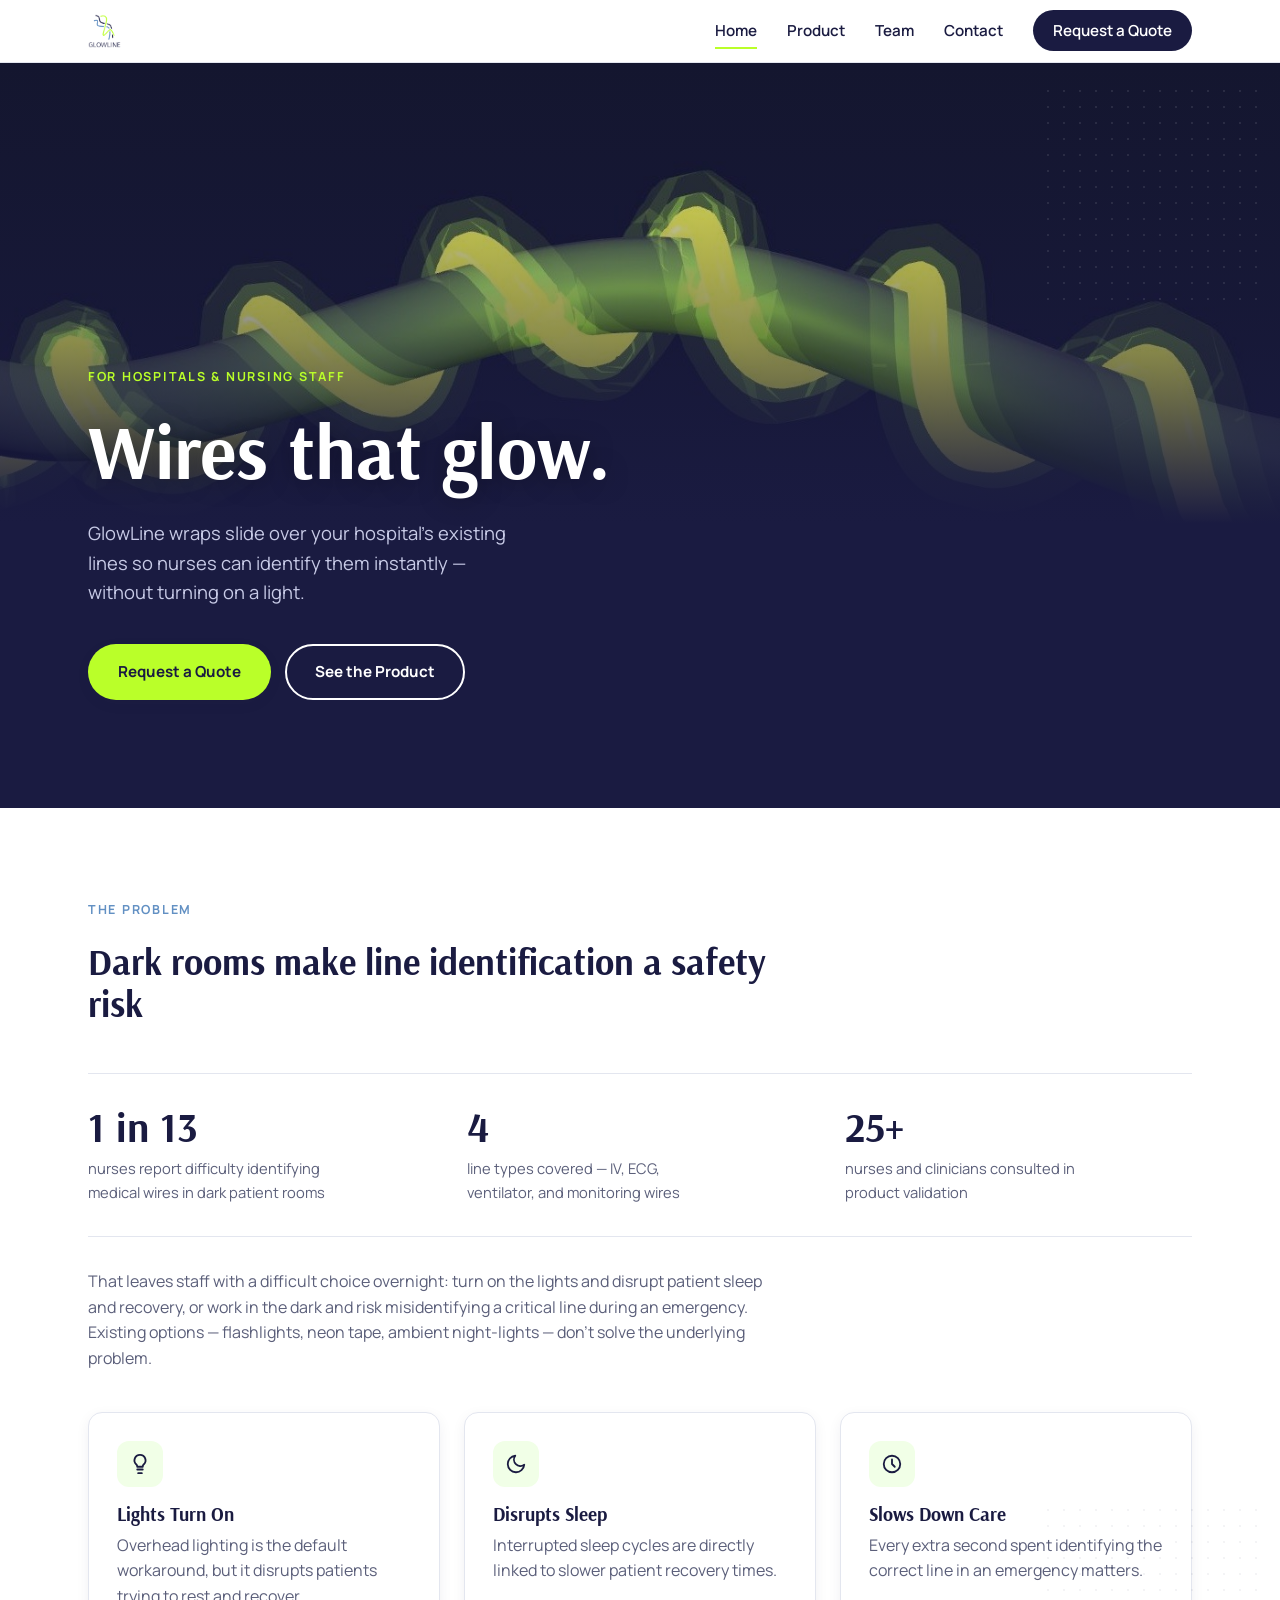
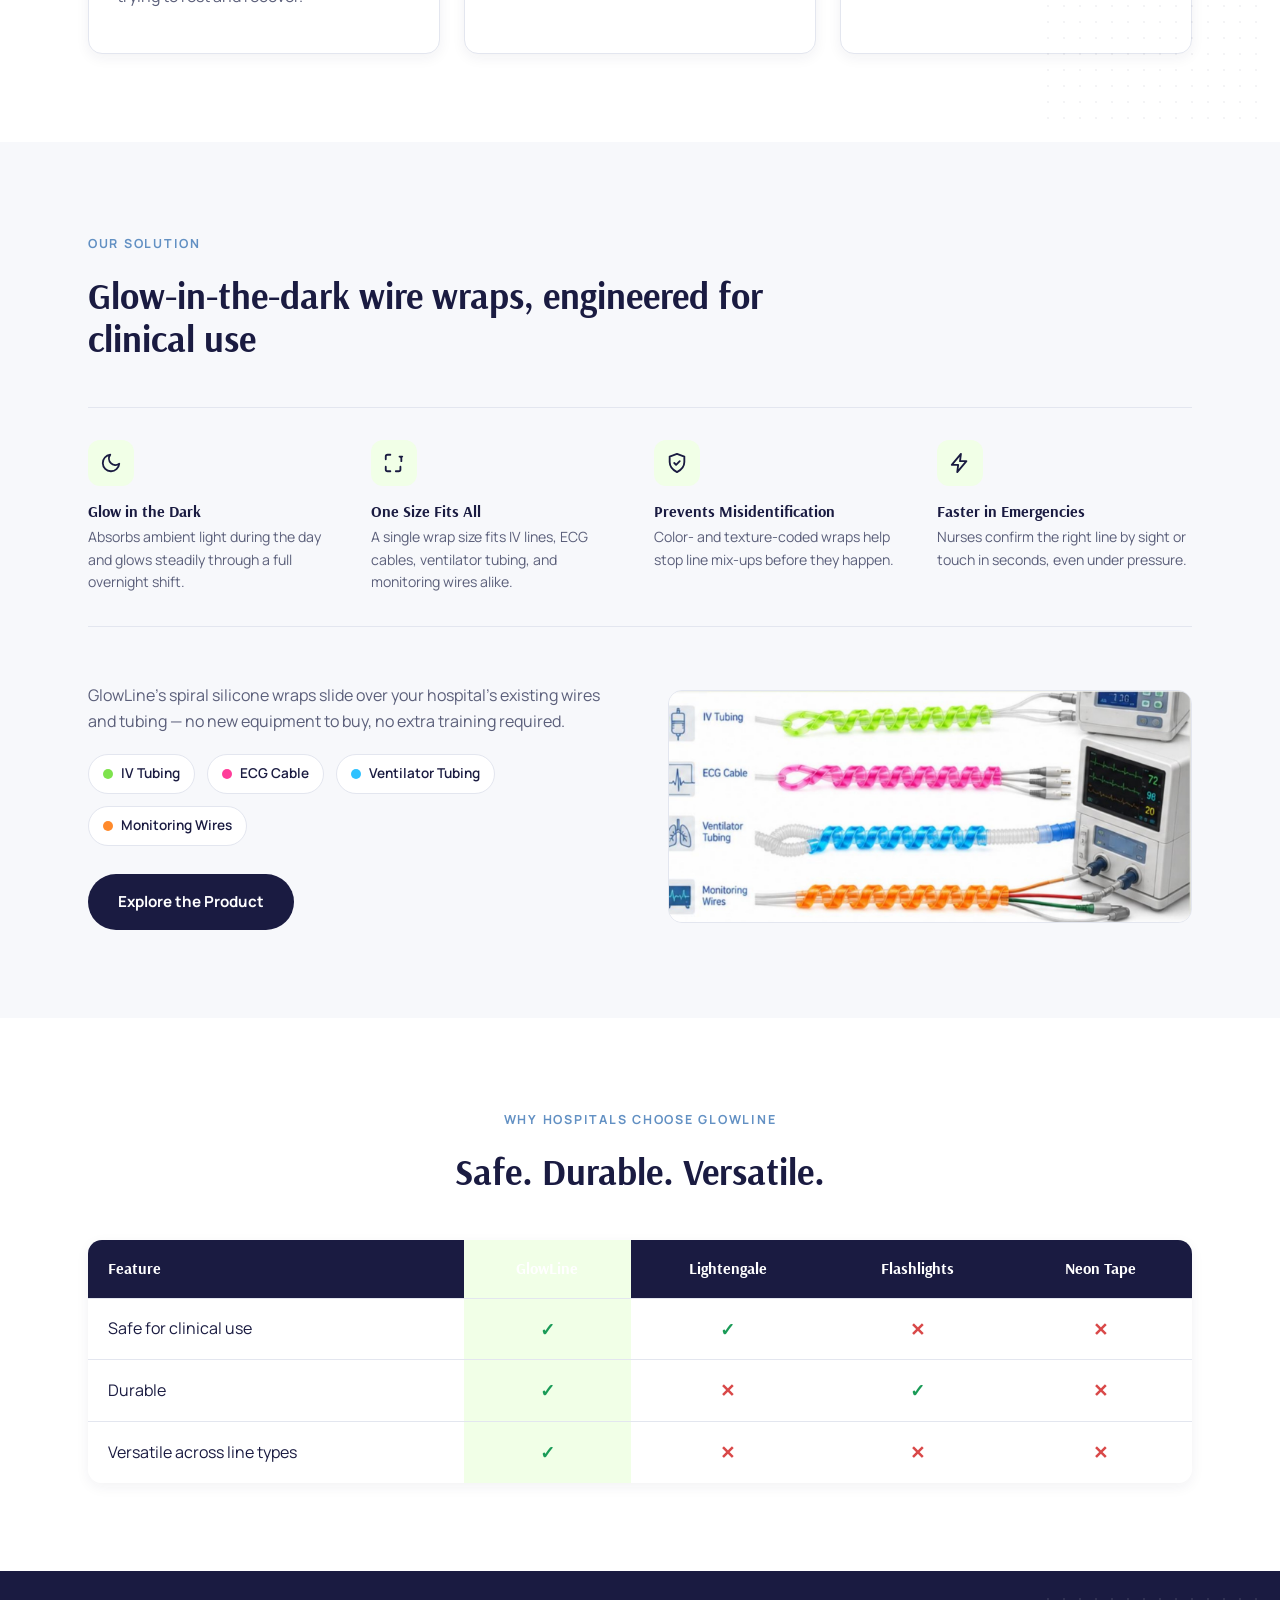
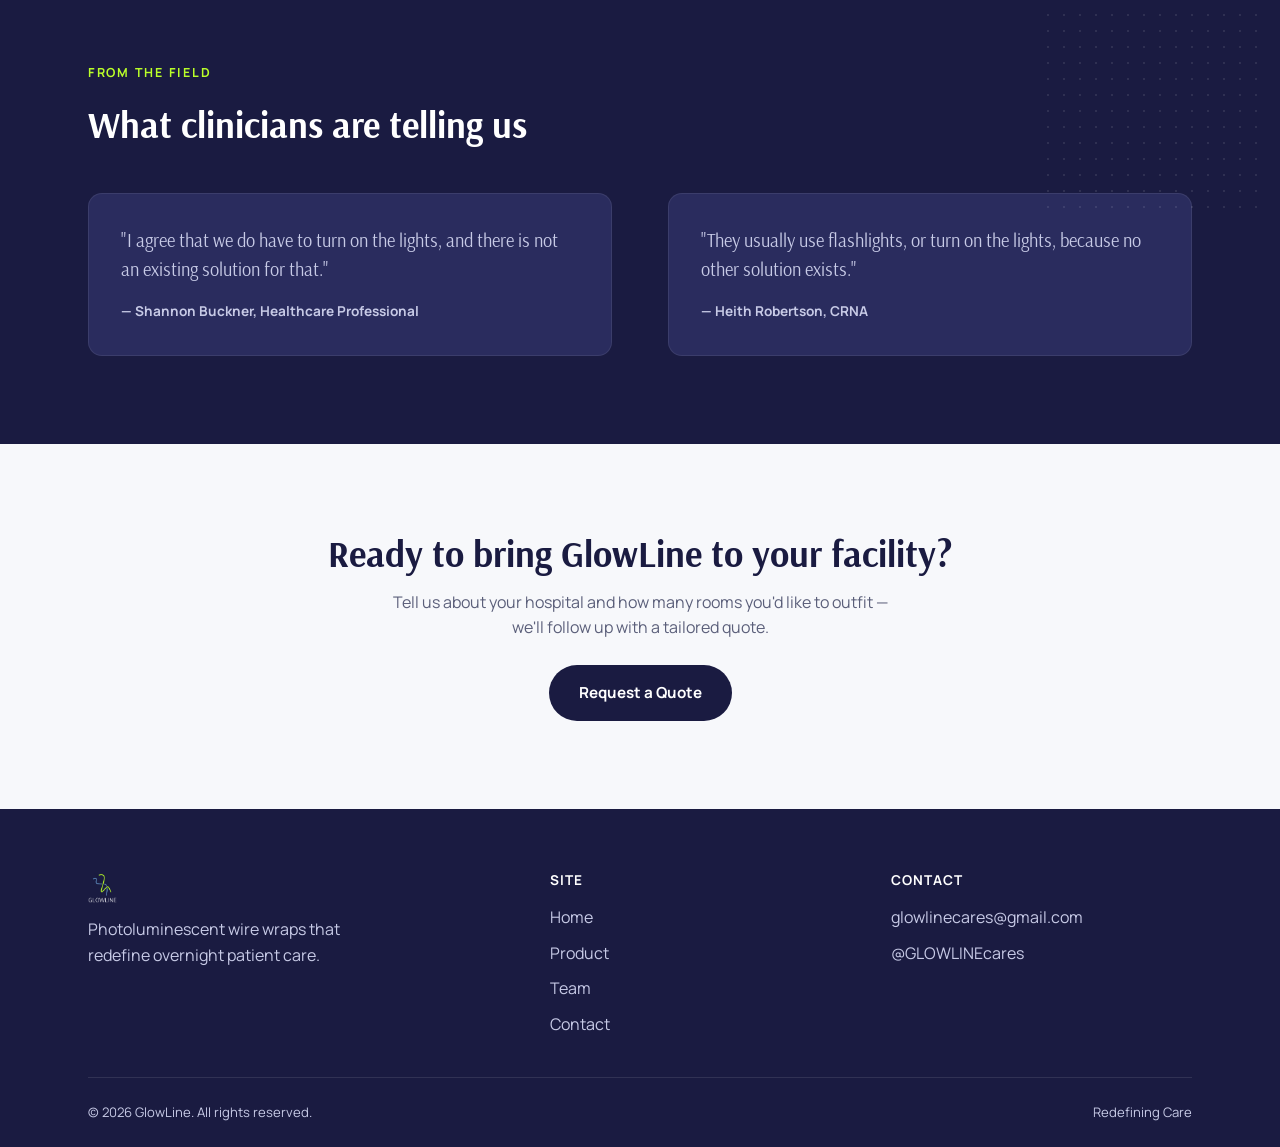
==== index.html @ b7995b23 "Use glowlinecares@gmail.com as contact email, remove phone number Co-Authored-By: Claude Opus 5.5 <n" ====
<!DOCTYPE html>
<html lang="en">
<head>
<meta charset="UTF-8">
<meta name="viewport" content="width=device-width, initial-scale=1.0">
<title>GlowLine | Glow-in-the-Dark Medical Wire Wraps for Hospitals</title>
<meta name="description" content="GlowLine's photoluminescent wire wraps help nursing staff identify IV lines, ECG cables, ventilator tubing, and monitoring wires instantly in dark patient rooms — no extra light required.">
<link rel="icon" href="images/mark-color.png">
<link rel="stylesheet" href="css/style.css?v=13">
</head>
<body>

<header class="site-header">
  <div class="nav-wrap">
    <a href="index.html" class="logo-link"><img src="images/logo-header.png" alt="GlowLine"></a>
    <nav class="main-nav">
      <ul>
        <li><a href="index.html" class="active">Home</a></li>
        <li><a href="product.html">Product</a></li>
        <li><a href="team.html">Team</a></li>
        <li><a href="contact.html">Contact</a></li>
        <li><a href="contact.html#quote" class="nav-cta">Request a Quote</a></li>
      </ul>
    </nav>
    <button class="nav-toggle" aria-label="Toggle menu"><span></span><span></span><span></span></button>
  </div>
</header>

<section class="hero dots-corner tr dots-on-navy">
  <div class="hero-bg">
    <img src="images/hero-glow.jpg" alt="GlowLine's photoluminescent wrap glowing green around a hospital wire in the dark">
    <div class="hero-bg-fade"></div>
  </div>
  <div class="container hero-grid">
    <div>
      <span class="eyebrow">For Hospitals &amp; Nursing Staff</span>
      <h1>Wires that glow.</h1>
      <p class="lead">GlowLine wraps slide over your hospital's existing lines so nurses can identify them instantly — without turning on a light.</p>
      <div class="btn-row">
        <a href="contact.html#quote" class="btn btn-primary">Request a Quote</a>
        <a href="product.html" class="btn btn-outline">See the Product</a>
      </div>
    </div>
  </div>
</section>

<section class="dots-corner br dots-on-light">
  <div class="container">
    <div class="section-head">
      <span class="eyebrow" style="color:var(--blue);">The Problem</span>
      <h2>Dark rooms make line identification a safety risk</h2>
    </div>
    <div class="stat-strip stat-strip-light">
      <div>
        <div class="stat-num">1 in 13</div>
        <div class="stat-label">nurses report difficulty identifying medical wires in dark patient rooms</div>
      </div>
      <div>
        <div class="stat-num">4</div>
        <div class="stat-label">line types covered — IV, ECG, ventilator, and monitoring wires</div>
      </div>
      <div>
        <div class="stat-num">25+</div>
        <div class="stat-label">nurses and clinicians consulted in product validation</div>
      </div>
    </div>
    <p class="section-lead">That leaves staff with a difficult choice overnight: turn on the lights and disrupt patient sleep and recovery, or work in the dark and risk misidentifying a critical line during an emergency. Existing options — flashlights, neon tape, ambient night-lights — don't solve the underlying problem.</p>
    <div class="grid-3">
      <div class="card">
        <div class="icon-badge"><svg viewBox="0 0 24 24" fill="none" stroke-width="2" stroke-linecap="round" stroke-linejoin="round"><path d="M9 18h6M10 22h4M12 2a6 6 0 0 0-4 10.5c.6.6 1 1.4 1 2.5h6c0-1.1.4-1.9 1-2.5A6 6 0 0 0 12 2Z"/></svg></div>
        <h3>Lights Turn On</h3>
        <p>Overhead lighting is the default workaround, but it disrupts patients trying to rest and recover.</p>
      </div>
      <div class="card">
        <div class="icon-badge"><svg viewBox="0 0 24 24" fill="none" stroke-width="2" stroke-linecap="round" stroke-linejoin="round"><path d="M21 12.8A9 9 0 1 1 11.2 3 7 7 0 0 0 21 12.8Z"/></svg></div>
        <h3>Disrupts Sleep</h3>
        <p>Interrupted sleep cycles are directly linked to slower patient recovery times.</p>
      </div>
      <div class="card">
        <div class="icon-badge"><svg viewBox="0 0 24 24" fill="none" stroke-width="2" stroke-linecap="round" stroke-linejoin="round"><circle cx="12" cy="12" r="9"/><path d="M12 7v5l3 3"/></svg></div>
        <h3>Slows Down Care</h3>
        <p>Every extra second spent identifying the correct line in an emergency matters.</p>
      </div>
    </div>
  </div>
</section>

<section class="section-alt">
  <div class="container">
    <div class="section-head">
      <span class="eyebrow" style="color:var(--blue);">Our Solution</span>
      <h2>Glow-in-the-dark wire wraps, engineered for clinical use</h2>
    </div>
    <div class="solution-strip">
      <div>
        <div class="icon-badge"><svg viewBox="0 0 24 24" fill="none" stroke-width="2" stroke-linecap="round" stroke-linejoin="round"><path d="M21 12.8A9 9 0 1 1 11.2 3 7 7 0 0 0 21 12.8Z"/></svg></div>
        <h4>Glow in the Dark</h4>
        <p>Absorbs ambient light during the day and glows steadily through a full overnight shift.</p>
      </div>
      <div>
        <div class="icon-badge"><svg viewBox="0 0 24 24" fill="none" stroke-width="2" stroke-linecap="round" stroke-linejoin="round"><path d="M8 3H5a2 2 0 0 0-2 2v3m18-3h-3a2 2 0 0 1 2 2v3M3 16v3a2 2 0 0 0 2 2h3m11-5v3a2 2 0 0 1-2 2h-3"/></svg></div>
        <h4>One Size Fits All</h4>
        <p>A single wrap size fits IV lines, ECG cables, ventilator tubing, and monitoring wires alike.</p>
      </div>
      <div>
        <div class="icon-badge"><svg viewBox="0 0 24 24" fill="none" stroke-width="2" stroke-linecap="round" stroke-linejoin="round"><path d="M12 2 4 5v6c0 5 3.4 8.7 8 11 4.6-2.3 8-6 8-11V5l-8-3Z"/><path d="m9 12 2 2 4-4"/></svg></div>
        <h4>Prevents Misidentification</h4>
        <p>Color- and texture-coded wraps help stop line mix-ups before they happen.</p>
      </div>
      <div>
        <div class="icon-badge"><svg viewBox="0 0 24 24" fill="none" stroke-width="2" stroke-linecap="round" stroke-linejoin="round"><path d="M13 2 3 14h7l-1 8 10-12h-7l1-8Z"/></svg></div>
        <h4>Faster in Emergencies</h4>
        <p>Nurses confirm the right line by sight or touch in seconds, even under pressure.</p>
      </div>
    </div>
    <div class="grid-2">
      <div>
        <p>GlowLine's spiral silicone wraps slide over your hospital's existing wires and tubing — no new equipment to buy, no extra training required.</p>
        <div class="wire-legend">
          <span class="wire-chip"><span class="wire-dot" style="background:var(--wire-iv);"></span>IV Tubing</span>
          <span class="wire-chip"><span class="wire-dot" style="background:var(--wire-ecg);"></span>ECG Cable</span>
          <span class="wire-chip"><span class="wire-dot" style="background:var(--wire-vent);"></span>Ventilator Tubing</span>
          <span class="wire-chip"><span class="wire-dot" style="background:var(--wire-mon);"></span>Monitoring Wires</span>
        </div>
        <div class="btn-row">
          <a href="product.html" class="btn btn-dark">Explore the Product</a>
        </div>
      </div>
      <div>
        <img src="images/product-lines.jpg" alt="GlowLine glow-in-the-dark wire wraps by line type" style="width:100%; border-radius:14px; border:1px solid var(--border);">
      </div>
    </div>
  </div>
</section>

<section>
  <div class="container">
    <div class="section-head center" style="margin-left:auto;margin-right:auto;">
      <span class="eyebrow" style="color:var(--blue);">Why Hospitals Choose GlowLine</span>
      <h2>Safe. Durable. Versatile.</h2>
    </div>
    <div class="compare-wrap">
      <table class="compare">
        <thead>
          <tr>
            <th>Feature</th>
            <th class="glowline-col">GlowLine</th>
            <th>Lightengale</th>
            <th>Flashlights</th>
            <th>Neon Tape</th>
          </tr>
        </thead>
        <tbody>
          <tr>
            <td>Safe for clinical use</td>
            <td class="glowline-col"><span class="yes">✓</span></td>
            <td><span class="yes">✓</span></td>
            <td><span class="no">✕</span></td>
            <td><span class="no">✕</span></td>
          </tr>
          <tr>
            <td>Durable</td>
            <td class="glowline-col"><span class="yes">✓</span></td>
            <td><span class="no">✕</span></td>
            <td><span class="yes">✓</span></td>
            <td><span class="no">✕</span></td>
          </tr>
          <tr>
            <td>Versatile across line types</td>
            <td class="glowline-col"><span class="yes">✓</span></td>
            <td><span class="no">✕</span></td>
            <td><span class="no">✕</span></td>
            <td><span class="no">✕</span></td>
          </tr>
        </tbody>
      </table>
    </div>
  </div>
</section>

<section class="section-navy dots-corner tr dots-on-navy">
  <div class="container">
    <div class="section-head">
      <span class="eyebrow">From the Field</span>
      <h2>What clinicians are telling us</h2>
    </div>
    <div class="grid-2" style="align-items:stretch;">
      <div class="quote-card">
        <p class="quote-text">"I agree that we do have to turn on the lights, and there is not an existing solution for that."</p>
        <p class="quote-attr">— Shannon Buckner, Healthcare Professional</p>
      </div>
      <div class="quote-card">
        <p class="quote-text">"They usually use flashlights, or turn on the lights, because no other solution exists."</p>
        <p class="quote-attr">— Heith Robertson, CRNA</p>
      </div>
    </div>
  </div>
</section>

<section class="section-alt text-center">
  <div class="container">
    <h2>Ready to bring GlowLine to your facility?</h2>
    <p style="max-width:520px; margin:0 auto 24px;">Tell us about your hospital and how many rooms you'd like to outfit — we'll follow up with a tailored quote.</p>
    <a href="contact.html#quote" class="btn btn-dark">Request a Quote</a>
  </div>
</section>

<footer class="site-footer">
  <div class="container">
    <div class="footer-grid">
      <div>
        <img src="images/logo-footer.png" alt="GlowLine">
        <p style="max-width:280px; color:#c7cae6;">Photoluminescent wire wraps that redefine overnight patient care.</p>
      </div>
      <div>
        <h4>Site</h4>
        <ul>
          <li><a href="index.html">Home</a></li>
          <li><a href="product.html">Product</a></li>
          <li><a href="team.html">Team</a></li>
          <li><a href="contact.html">Contact</a></li>
        </ul>
      </div>
      <div>
        <h4>Contact</h4>
        <ul>
          <li><a href="mailto:glowlinecares@gmail.com">glowlinecares@gmail.com</a></li>
          <li><a href="https://instagram.com/GLOWLINEcares" target="_blank" rel="noopener">@GLOWLINEcares</a></li>
        </ul>
      </div>
    </div>
    <div class="footer-bottom">
      <span>© 2026 GlowLine. All rights reserved.</span>
      <span>Redefining Care</span>
    </div>
  </div>
</footer>

<script src="js/main.js"></script>
</body>
</html>
---- css/style.css ----
/* GlowLine brand stylesheet */
@import url('https://fonts.googleapis.com/css2?family=Arsenal:wght@400;700&family=Manrope:wght@400;500;600;700;800&display=swap');

/* ============================================
   GlowLine — Brand tokens
   ============================================ */
:root {
  --navy: #1a1b41;
  --navy-soft: #2a2c5e;
  --lime: #baff29;
  --lime-deep: #9be012;
  --blue: #6290c3;
  --mint: #c2e7da;
  --pale: #f1ffe7;
  --white: #ffffff;
  --ink: #1a1b41;
  --muted: #5b5f7a;
  --border: #e3e6ef;
  --surface: #f7f8fb;

  --wire-iv: #7ee34d;
  --wire-ecg: #ff3d9a;
  --wire-vent: #2fc2ff;
  --wire-mon: #ff8a2b;

  --font-head: 'Arsenal', Georgia, serif;
  --font-body: 'Manrope', -apple-system, BlinkMacSystemFont, 'Segoe UI', sans-serif;

  --container: 1160px;
  --radius: 14px;
  --shadow: 0 12px 32px rgba(26, 27, 65, 0.08);
  --shadow-sm: 0 4px 14px rgba(26, 27, 65, 0.06);
}

* { box-sizing: border-box; }
html { scroll-behavior: smooth; }
body {
  margin: 0;
  font-family: var(--font-body);
  color: var(--ink);
  background: var(--white);
  line-height: 1.6;
  -webkit-font-smoothing: antialiased;
}
img { max-width: 100%; display: block; }
a { color: inherit; text-decoration: none; }
h1, h2, h3, h4 {
  font-family: var(--font-head);
  color: var(--navy);
  line-height: 1.15;
  margin: 0 0 16px;
  font-weight: 700;
}
h1 { font-size: clamp(2.1rem, 4.2vw, 3.4rem); }
h2 { font-size: clamp(1.6rem, 3vw, 2.3rem); }
h3 { font-size: 1.2rem; margin-bottom: 8px; }
p { margin: 0 0 16px; color: var(--muted); }
.container {
  max-width: var(--container);
  margin: 0 auto;
  padding: 0 28px;
  position: relative;
}
section { padding: 88px 0; position: relative; overflow: hidden; }
.section-tight { padding: 40px 0; }
.section-alt { background: var(--surface); }
.section-navy { background: var(--navy); color: var(--white); }
.section-navy h2, .section-navy h3 { color: var(--white); }
.section-navy p { color: #c7cae6; }
.text-center { text-align: center; }
.text-center p { margin-left: auto; margin-right: auto; }

/* ============================================
   Buttons
   ============================================ */
.btn {
  display: inline-flex;
  align-items: center;
  gap: 8px;
  padding: 14px 28px;
  border-radius: 999px;
  font-weight: 700;
  font-size: 0.95rem;
  border: 2px solid transparent;
  cursor: pointer;
  transition: transform 0.15s ease, box-shadow 0.15s ease, background 0.15s ease, color 0.15s ease;
  white-space: nowrap;
}
.btn:hover { transform: translateY(-2px); }
.btn-primary { background: var(--lime); color: var(--navy); box-shadow: var(--shadow-sm); }
.btn-primary:hover { background: var(--lime-deep); box-shadow: var(--shadow); }
.btn-dark { background: var(--navy); color: var(--white); }
.btn-dark:hover { background: var(--navy-soft); }
.btn-outline { border-color: var(--navy); color: var(--navy); }
.section-navy .btn-outline, .hero .btn-outline, .page-hero .btn-outline { border-color: var(--white); color: var(--white); }
.btn-outline:hover { background: var(--navy); color: var(--white); }
.section-navy .btn-outline:hover, .hero .btn-outline:hover, .page-hero .btn-outline:hover { background: var(--white); color: var(--navy); }
.btn-row { display: flex; gap: 14px; flex-wrap: wrap; margin-top: 28px; }

/* ============================================
   Header / Nav
   ============================================ */
.site-header {
  position: sticky;
  top: 0;
  z-index: 100;
  background: rgba(255, 255, 255, 0.92);
  backdrop-filter: blur(10px);
  border-bottom: 1px solid var(--border);
}
.nav-wrap {
  max-width: var(--container);
  margin: 0 auto;
  padding: 14px 28px;
  display: flex;
  align-items: center;
  justify-content: space-between;
  gap: 24px;
}
.logo-link img { height: 34px; width: auto; }
.main-nav ul {
  list-style: none;
  display: flex;
  align-items: center;
  gap: 30px;
  margin: 0;
  padding: 0;
}
.main-nav a {
  font-weight: 600;
  font-size: 0.95rem;
  color: var(--navy);
  padding: 6px 0;
  border-bottom: 2px solid transparent;
}
.main-nav a:hover, .main-nav a.active { border-bottom-color: var(--lime); }
.main-nav a.nav-cta {
  background: var(--navy);
  color: var(--white);
  padding: 10px 20px;
  border-radius: 999px;
  border-bottom: none;
}
.main-nav a.nav-cta:hover { background: var(--navy-soft); }
.nav-toggle {
  display: none;
  background: none;
  border: none;
  cursor: pointer;
  padding: 6px;
}
.nav-toggle span {
  display: block;
  width: 24px;
  height: 2px;
  background: var(--navy);
  margin: 5px 0;
  transition: 0.2s;
}

/* ============================================
   Hero
   ============================================ */
.hero {
  position: relative;
  background: var(--navy);
  color: var(--white);
  padding: 0 0 108px;
  overflow: hidden;
}
.hero-bg {
  position: absolute;
  top: 0; left: 0; right: 0;
  height: 480px;
  overflow: hidden;
}
.hero-bg img {
  width: 100%;
  height: 100%;
  object-fit: cover;
  object-position: center 35%;
  display: block;
}
.hero-bg-fade {
  position: absolute;
  inset: 0;
  background: linear-gradient(to bottom, rgba(26,27,65,0) 0%, rgba(26,27,65,0.5) 58%, var(--navy) 96%);
}
.hero-grid {
  position: relative;
  z-index: 1;
  display: grid;
  grid-template-columns: 1fr 1fr;
  gap: 72px;
  align-items: center;
  padding-top: 300px;
}
.eyebrow {
  display: inline-block;
  color: var(--lime);
  font-weight: 700;
  text-transform: uppercase;
  letter-spacing: 0.14em;
  font-size: 0.78rem;
  margin-bottom: 20px;
}
.hero h1 { color: var(--white); margin-bottom: 24px; text-shadow: 0 2px 24px rgba(0,0,0,0.35); font-size: clamp(2.8rem, 6vw, 5rem); white-space: nowrap; }
.hero .lead { color: #c7cae6; font-size: 1.15rem; max-width: 420px; margin-bottom: 8px; }
.hero .btn-row { margin-top: 36px; }

/* ============================================
   Stat strip
   ============================================ */
.stat-strip {
  display: grid;
  grid-template-columns: repeat(3, 1fr);
  gap: 32px;
  padding-top: 12px;
  padding-bottom: 12px;
}
.stat-num {
  font-family: var(--font-head);
  font-size: 2.6rem;
  color: var(--lime);
  font-weight: 700;
  line-height: 1;
  margin-bottom: 10px;
}
.stat-label { color: #c7cae6; font-size: 0.92rem; max-width: 260px; }
.stat-strip-light {
  border-top: 1px solid var(--border);
  border-bottom: 1px solid var(--border);
  padding: 32px 0;
  margin-bottom: 32px;
}
.stat-strip-light .stat-num { color: var(--navy); }
.stat-strip-light .stat-label { color: var(--muted); }

.solution-strip {
  display: grid;
  grid-template-columns: repeat(4, 1fr);
  gap: 28px;
  border-top: 1px solid var(--border);
  border-bottom: 1px solid var(--border);
  padding: 32px 0;
  margin-bottom: 56px;
}
.solution-strip h4 { font-size: 1rem; margin-bottom: 6px; }
.solution-strip p { font-size: 0.88rem; margin-bottom: 0; }

/* ============================================
   Section headers
   ============================================ */
.section-head { max-width: 680px; margin-bottom: 48px; }
.section-head.center { margin-left: auto; margin-right: auto; text-align: center; }
.tag {
  display: inline-block;
  background: var(--mint);
  color: var(--navy);
  font-weight: 700;
  font-size: 0.75rem;
  text-transform: uppercase;
  letter-spacing: 0.1em;
  padding: 6px 14px;
  border-radius: 999px;
  margin-bottom: 16px;
}

.section-lead { max-width: 680px; margin-bottom: 40px; }

/* ============================================
   Grids & cards
   ============================================ */
.grid-2 { display: grid; grid-template-columns: 1fr 1fr; gap: 56px; align-items: center; }
.grid-3 { display: grid; grid-template-columns: repeat(3, 1fr); gap: 24px; }
.grid-4 { display: grid; grid-template-columns: repeat(4, 1fr); gap: 20px; }

.card {
  background: var(--white);
  border: 1px solid var(--border);
  border-radius: var(--radius);
  padding: 28px;
  box-shadow: var(--shadow-sm);
}
.section-navy .card { background: var(--navy-soft); border-color: rgba(255,255,255,0.1); }
.section-navy .card p { color: #c7cae6; }

.icon-badge {
  width: 46px;
  height: 46px;
  border-radius: 12px;
  background: var(--pale);
  display: flex;
  align-items: center;
  justify-content: center;
  margin-bottom: 16px;
}
.icon-badge svg { width: 22px; height: 22px; stroke: var(--navy); }
.section-navy .icon-badge { background: rgba(186,255,41,0.14); }
.section-navy .icon-badge svg { stroke: var(--lime); }

/* ============================================
   Wire legend
   ============================================ */
.wire-legend { display: flex; flex-wrap: wrap; gap: 12px; margin: 20px 0 8px; }
.wire-chip {
  display: inline-flex;
  align-items: center;
  gap: 8px;
  background: var(--white);
  border: 1px solid var(--border);
  padding: 8px 14px;
  border-radius: 999px;
  font-weight: 600;
  font-size: 0.85rem;
}
.wire-dot { width: 10px; height: 10px; border-radius: 50%; display: inline-block; }

/* ============================================
   Comparison table
   ============================================ */
.compare-wrap { overflow-x: auto; border-radius: var(--radius); box-shadow: var(--shadow-sm); }
table.compare { width: 100%; border-collapse: collapse; background: var(--white); min-width: 560px; }
table.compare th, table.compare td {
  padding: 16px 20px;
  text-align: center;
  border-bottom: 1px solid var(--border);
}
table.compare th:first-child, table.compare td:first-child { text-align: left; }
table.compare thead th {
  background: var(--navy);
  color: var(--white);
  font-family: var(--font-head);
  font-weight: 700;
}
table.compare th.glowline-col, table.compare td.glowline-col { background: var(--pale); }
table.compare tbody tr:last-child td { border-bottom: none; }
.yes { color: #1a9b57; font-weight: 800; font-size: 1.1rem; }
.no { color: #d94848; font-weight: 800; font-size: 1.1rem; }

/* ============================================
   Quotes
   ============================================ */
.quote-card {
  background: var(--navy-soft);
  border: 1px solid rgba(255,255,255,0.08);
  border-radius: var(--radius);
  padding: 32px;
}
.quote-text { font-family: var(--font-head); font-size: 1.15rem; color: var(--white); margin-bottom: 16px; }
.quote-attr { color: var(--lime); font-weight: 700; font-size: 0.85rem; margin: 0; }
.badge-pill {
  display: inline-flex;
  align-items: center;
  gap: 8px;
  background: var(--mint);
  color: var(--navy);
  border: 1px solid rgba(26,27,65,0.12);
  padding: 8px 16px;
  border-radius: 999px;
  font-weight: 700;
  font-size: 0.85rem;
  margin-bottom: 20px;
}

/* ============================================
   Decorative dots / swoosh
   ============================================ */
.dots-corner { position: relative; }
.dots-corner::after {
  content: '';
  position: absolute;
  width: 220px;
  height: 220px;
  background-image: radial-gradient(currentColor 1.5px, transparent 1.5px);
  background-size: 16px 16px;
  opacity: 0.5;
  pointer-events: none;
}
.dots-on-navy::after { color: rgba(255,255,255,0.18); }
.dots-on-light::after { color: rgba(26,27,65,0.1); }
.dots-corner.tr::after { top: 20px; right: 20px; }
.dots-corner.br::after { bottom: 20px; right: 20px; }

.swoosh-bg {
  position: absolute;
  right: -60px;
  top: -40px;
  width: 420px;
  opacity: 0.12;
  pointer-events: none;
}
.section-alt .swoosh-bg, .section-navy .swoosh-bg { opacity: 0.16; }

/* ============================================
   Page hero (secondary pages)
   ============================================ */
.page-hero {
  background: var(--navy);
  color: var(--white);
  padding: 76px 0 64px;
  text-align: left;
}
.page-hero h1 { color: var(--white); max-width: 700px; }
.page-hero p { color: #c7cae6; max-width: 620px; font-size: 1.05rem; }

/* ============================================
   Product page extras
   ============================================ */
.pricing-figure { font-family: var(--font-head); font-weight: 700; font-size: 1.3em; }

/* ============================================
   3D wire viewer
   ============================================ */
.wire3d {
  position: relative;
  border-radius: var(--radius);
  overflow: hidden;
  box-shadow: 0 20px 50px rgba(26,27,65,0.25);
  background: #14152f;
}
.wire3d-canvas-wrap { width: 100%; height: 520px; cursor: grab; }
.wire3d-canvas-wrap:active { cursor: grabbing; }
.wire3d-canvas-wrap canvas { display: block; width: 100% !important; height: 100% !important; }
.wire3d-loading {
  position: absolute;
  inset: 0;
  display: flex;
  align-items: center;
  justify-content: center;
  color: #c7cae6;
  font-weight: 600;
  font-size: 0.9rem;
  background: #14152f;
  transition: opacity 0.3s ease;
  pointer-events: none;
}
.wire3d-loading.is-hidden { opacity: 0; }
.wire3d-fallback {
  padding: 60px 32px;
  text-align: center;
  color: #c7cae6;
  font-size: 0.95rem;
}
.wire3d-hint {
  position: absolute;
  left: 16px;
  bottom: 16px;
  background: rgba(26,27,65,0.75);
  color: #c7cae6;
  font-size: 0.78rem;
  font-weight: 700;
  padding: 8px 14px;
  border-radius: 999px;
  backdrop-filter: blur(6px);
  opacity: 0;
  transition: opacity 0.3s ease;
  pointer-events: none;
}
.wire3d-hint.is-visible { opacity: 1; }
.wire3d-reset {
  position: absolute;
  right: 16px;
  bottom: 16px;
  border: none;
  background: rgba(26,27,65,0.75);
  color: var(--white);
  font-family: var(--font-body);
  font-weight: 700;
  font-size: 0.78rem;
  padding: 8px 16px;
  border-radius: 999px;
  cursor: pointer;
  backdrop-filter: blur(6px);
}
.wire3d-reset:hover { background: var(--navy-soft); }
@media (max-width: 900px) {
  .wire3d-canvas-wrap { height: 380px; }
}
@media (max-width: 480px) {
  .wire3d-hint { display: none; }
}

/* ============================================
   Team page
   ============================================ */
.team-grid {
  display: grid;
  grid-template-columns: repeat(5, 1fr);
  gap: 20px;
}
.team-card { text-align: center; }
.team-photo-frame {
  border-radius: 999px;
  overflow: hidden;
  aspect-ratio: 1 / 1;
  margin-bottom: 16px;
  box-shadow: var(--shadow-sm);
  border: 4px solid var(--white);
  outline: 1px solid var(--border);
}
.team-photo { width: 100%; height: 100%; object-fit: cover; }
.team-card h3 { font-size: 1.05rem; margin-bottom: 2px; }
.team-role { color: var(--blue); font-weight: 700; font-size: 0.85rem; }

.timeline { display: flex; flex-direction: column; gap: 22px; }
.tl-item { position: relative; padding-left: 26px; border-left: 2px solid var(--mint); padding-bottom: 4px; }
.tl-item::before {
  content: '';
  position: absolute;
  left: -7px; top: 4px;
  width: 12px; height: 12px;
  border-radius: 50%;
  background: var(--lime);
  border: 2px solid var(--navy);
}
.tl-year { font-family: var(--font-head); font-weight: 700; color: var(--navy); margin-bottom: 4px; }
.tl-item p { margin: 0; }

.market-venn { display: flex; align-items: center; justify-content: center; }
.venn-circle {
  border-radius: 50%;
  display: flex;
  flex-direction: column;
  align-items: center;
  justify-content: center;
  color: var(--white);
  text-align: center;
}
.venn-global { width: 280px; height: 280px; background: var(--navy); margin-right: -50px; z-index: 1; }
.venn-eastern { width: 210px; height: 210px; background: var(--blue); margin-right: -50px; z-index: 2; }
.venn-central { width: 150px; height: 150px; background: var(--lime-deep); z-index: 3; }
.venn-label { font-size: 0.85rem; font-weight: 700; opacity: 0.9; }
.venn-num { font-family: var(--font-head); font-size: 1.5rem; font-weight: 700; }

/* ============================================
   Contact page
   ============================================ */
.contact-info-grid { display: grid; grid-template-columns: repeat(2, 1fr); gap: 20px; margin-bottom: 56px; }
.contact-info-card { text-align: center; }
.contact-info-card .label {
  text-transform: uppercase;
  letter-spacing: 0.08em;
  font-size: 0.72rem;
  font-weight: 700;
  color: var(--muted);
  margin-bottom: 8px;
}
.contact-info-card .value { font-family: var(--font-head); font-size: 1.15rem; color: var(--navy); }

.form-wrap {
  background: var(--white);
  border: 1px solid var(--border);
  border-radius: var(--radius);
  padding: 36px;
  box-shadow: var(--shadow-sm);
}
.form-row { display: grid; grid-template-columns: 1fr 1fr; gap: 18px; }
.field { margin-bottom: 18px; }
.field label { display: block; font-weight: 700; font-size: 0.85rem; margin-bottom: 6px; color: var(--navy); }
.field input, .field select, .field textarea {
  width: 100%;
  padding: 12px 14px;
  border: 1px solid var(--border);
  border-radius: 10px;
  font-family: var(--font-body);
  font-size: 0.95rem;
  background: var(--surface);
  color: var(--ink);
}
.field input:focus, .field select:focus, .field textarea:focus {
  outline: none;
  border-color: var(--blue);
  background: var(--white);
}
.field textarea { min-height: 110px; resize: vertical; }
.checkbox-group { display: flex; flex-wrap: wrap; gap: 10px 18px; }
.checkbox-group label { display: flex; align-items: center; gap: 8px; font-weight: 500; font-size: 0.9rem; color: var(--ink); }
.checkbox-group input { width: auto; }
.form-submit { width: 100%; justify-content: center; margin-top: 6px; }
.form-note { font-size: 0.8rem; color: var(--muted); margin-top: 14px; text-align: center; }

/* ============================================
   Footer
   ============================================ */
.site-footer { background: var(--navy); color: #c7cae6; padding: 64px 0 24px; }
.footer-grid { display: grid; grid-template-columns: 1.4fr 1fr 1fr; gap: 40px; padding-bottom: 40px; border-bottom: 1px solid rgba(255,255,255,0.1); }
.footer-grid img { height: 30px; margin-bottom: 14px; }
.footer-grid h4 { color: var(--white); font-size: 0.85rem; text-transform: uppercase; letter-spacing: 0.08em; margin-bottom: 16px; font-family: var(--font-body); }
.footer-grid ul { list-style: none; padding: 0; margin: 0; display: flex; flex-direction: column; gap: 10px; }
.footer-grid a:hover { color: var(--lime); }
.footer-bottom { display: flex; justify-content: space-between; padding-top: 24px; font-size: 0.82rem; }

/* ============================================
   Responsive
   ============================================ */
@media (max-width: 900px) {
  .main-nav { position: fixed; top: 64px; left: 0; right: 0; height: calc(100vh - 64px); background: var(--white); display: none; flex-direction: column; padding: 20px 28px; overflow-y: auto; }
  .main-nav.open { display: flex; }
  .main-nav ul { flex-direction: column; align-items: flex-start; gap: 6px; width: 100%; }
  .main-nav a { display: block; width: 100%; padding: 14px 0; border-bottom: 1px solid var(--border); }
  .main-nav a.nav-cta { text-align: center; margin-top: 10px; }
  .nav-toggle { display: block; }

  .hero-grid, .grid-2 { grid-template-columns: 1fr; }
  .hero-bg { height: 300px; }
  .hero-grid { padding-top: 180px; }
  .hero h1 { white-space: normal; }
  .stat-strip { grid-template-columns: 1fr; gap: 28px; }
  .grid-3, .grid-4, .solution-strip { grid-template-columns: 1fr 1fr; }
  .team-grid { grid-template-columns: repeat(2, 1fr); }
  .contact-info-grid { grid-template-columns: 1fr; }
  .form-row { grid-template-columns: 1fr; }
  .footer-grid { grid-template-columns: 1fr; gap: 28px; }
  .footer-bottom { flex-direction: column; gap: 8px; }
  .market-venn { flex-direction: column; gap: 16px; }
  .venn-circle { margin-right: 0 !important; }
  section { padding: 56px 0; }
}
@media (max-width: 560px) {
  .grid-3, .grid-4, .solution-strip { grid-template-columns: 1fr; }
}
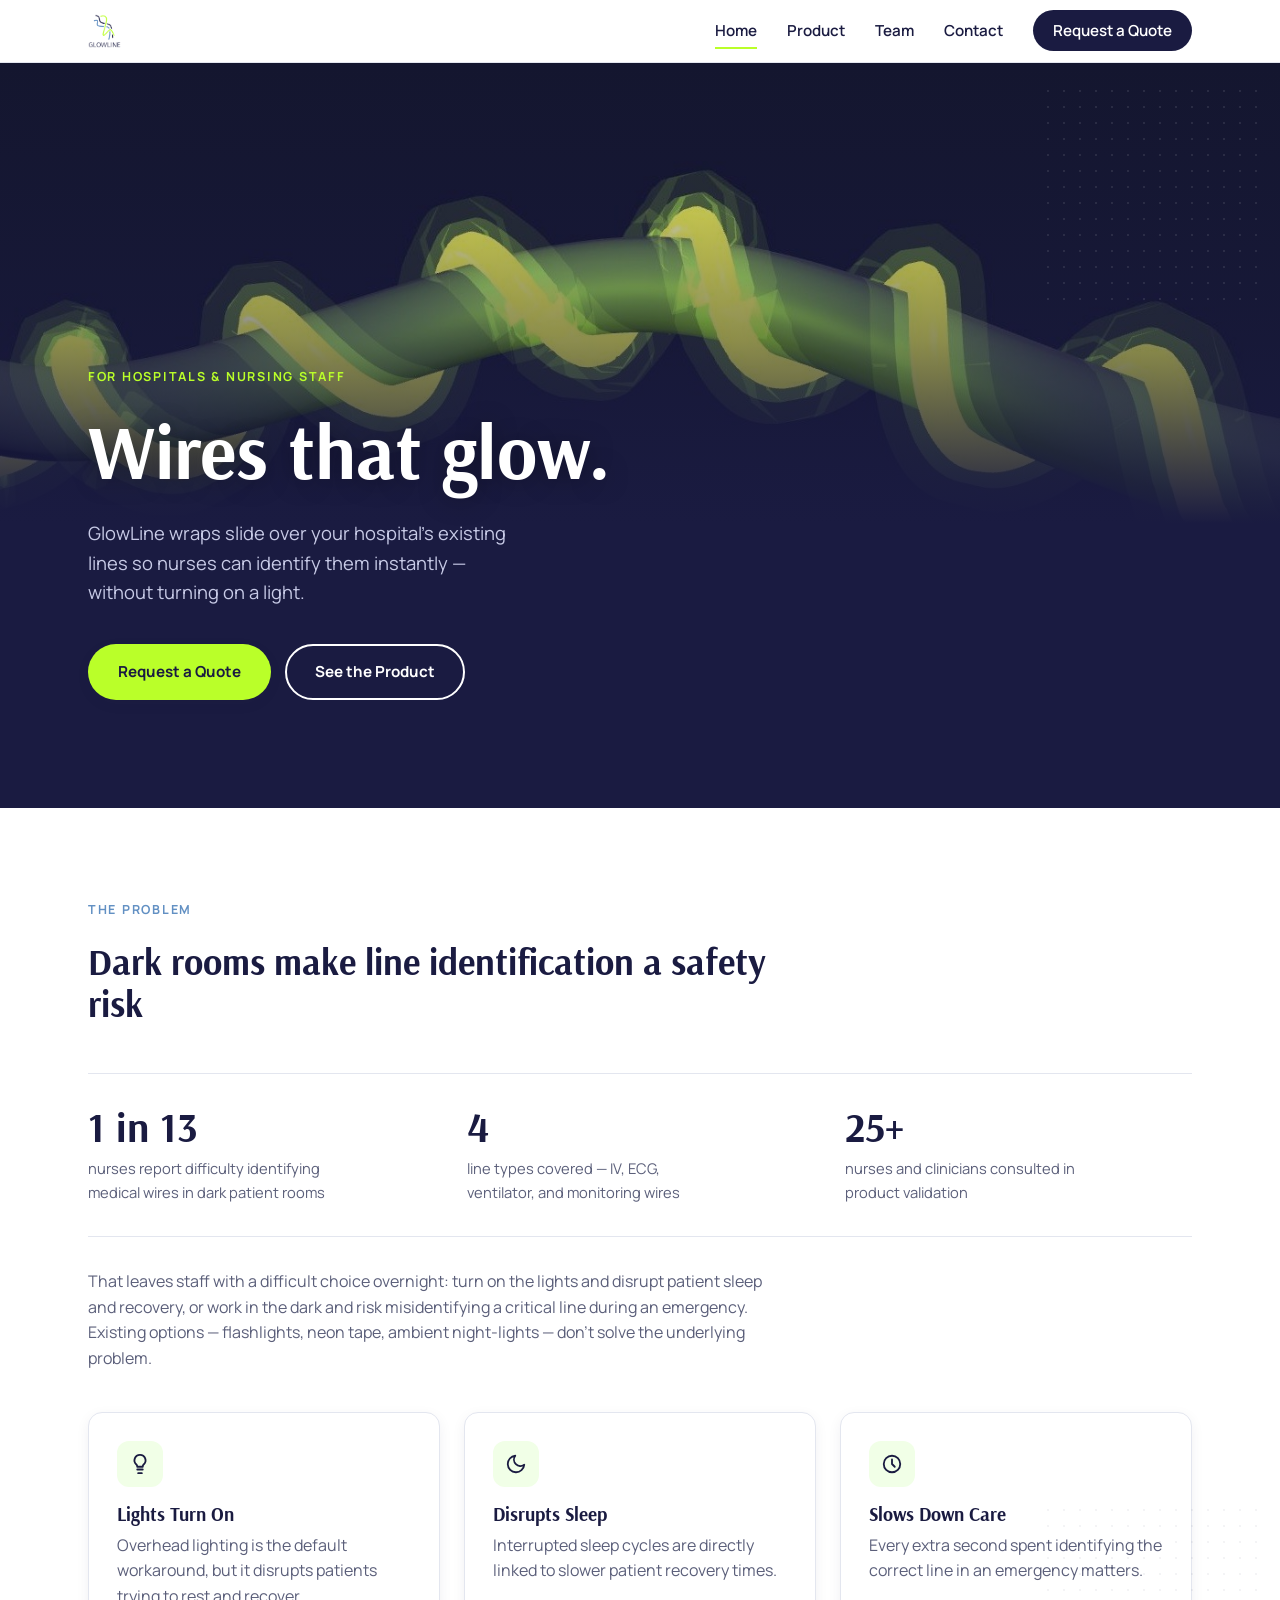
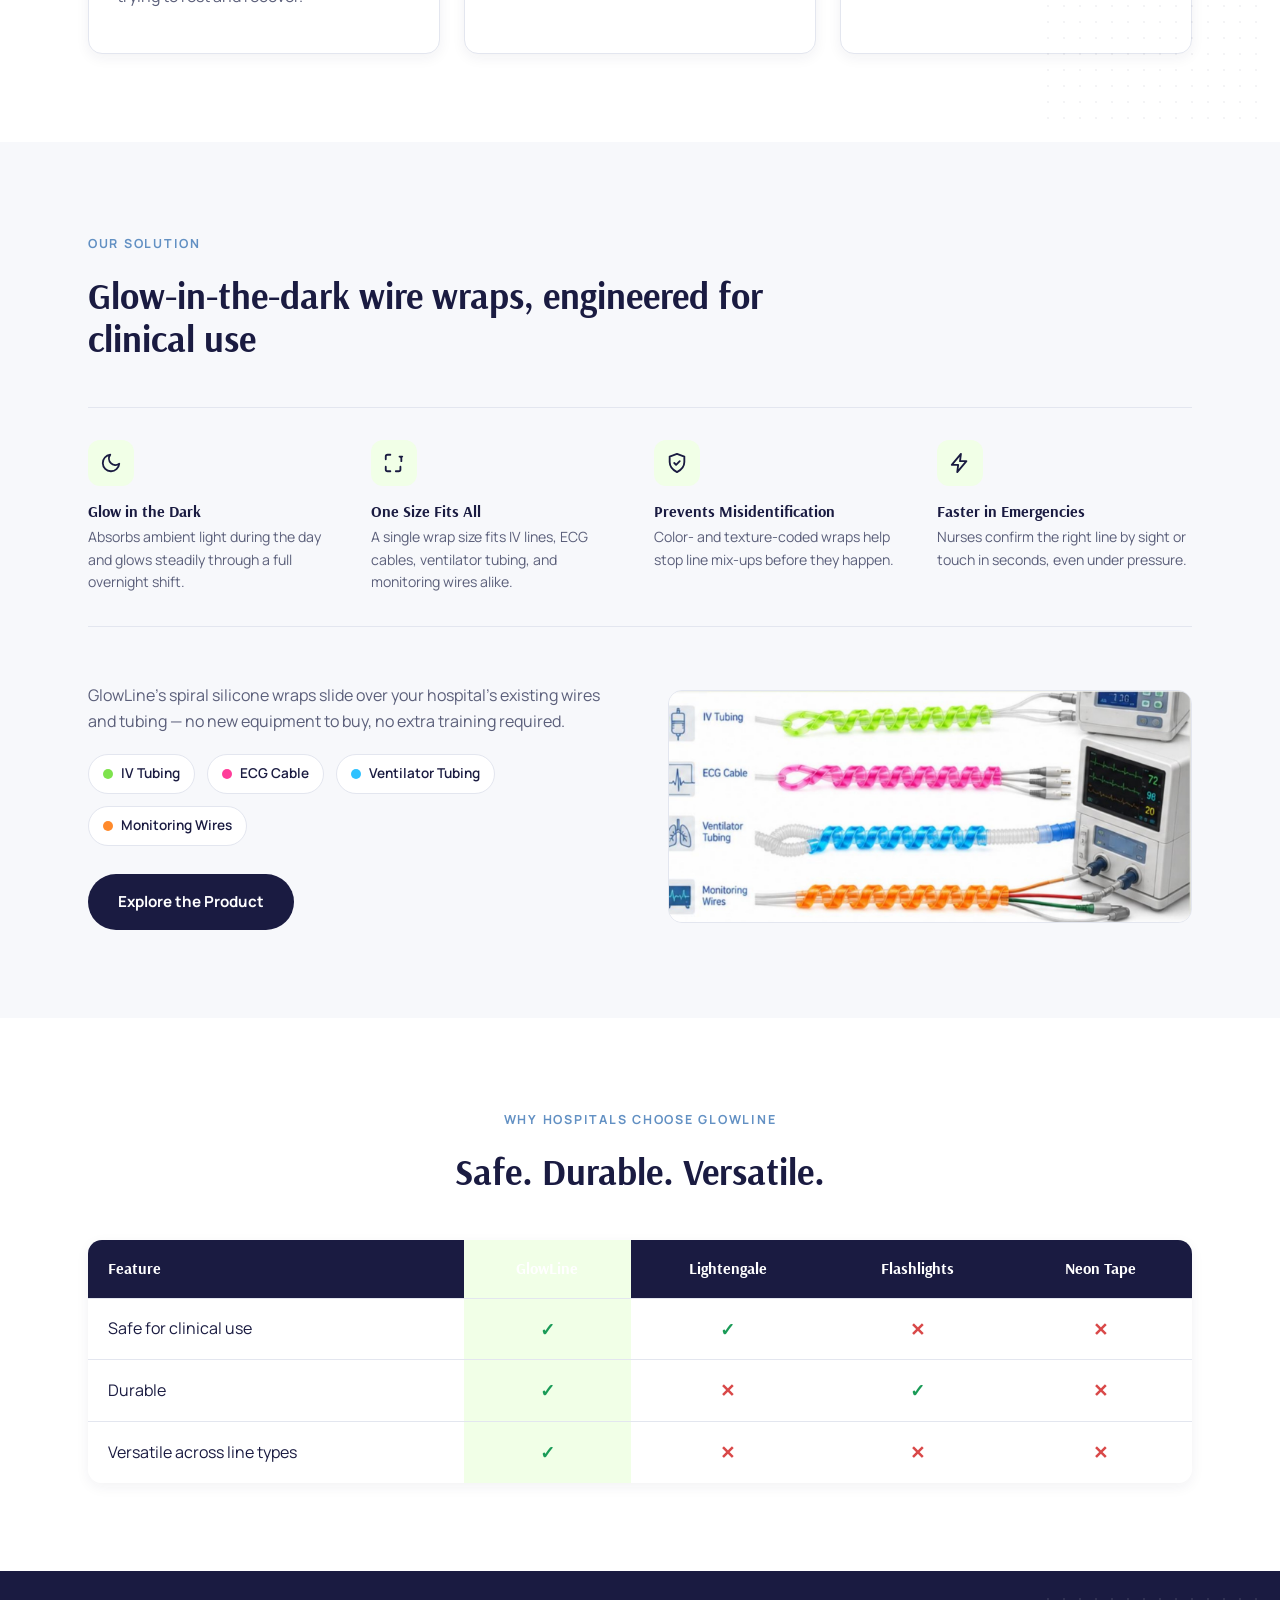
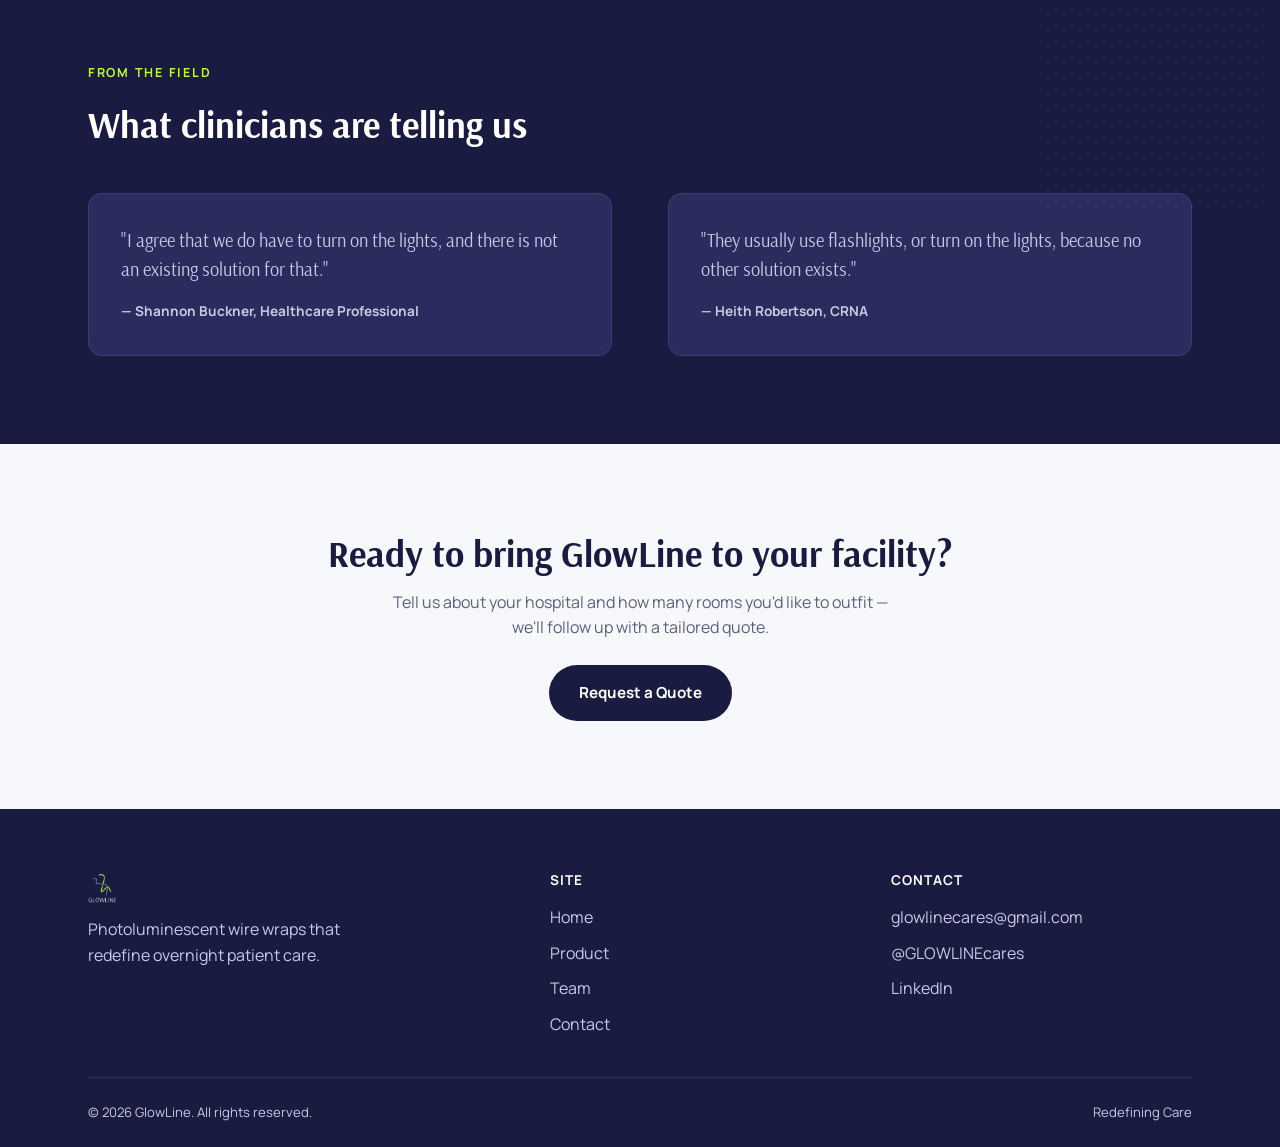
==== commit 8bc542e9: "Add LinkedIn to contact cards and footer Co-Authored-By: Claude Opus 5.5 <noreply@anthropic.com>" ====
--- a/index.html
+++ b/index.html
@@ -226,6 +226,7 @@
         <ul>
           <li><a href="mailto:glowlinecares@gmail.com">glowlinecares@gmail.com</a></li>
           <li><a href="https://instagram.com/GLOWLINEcares" target="_blank" rel="noopener">@GLOWLINEcares</a></li>
+          <li><a href="https://www.linkedin.com/company/glowlinecares" target="_blank" rel="noopener">LinkedIn</a></li>
         </ul>
       </div>
     </div>
--- a/css/style.css
+++ b/css/style.css
@@ -536,7 +536,7 @@
 /* ============================================
    Contact page
    ============================================ */
-.contact-info-grid { display: grid; grid-template-columns: repeat(2, 1fr); gap: 20px; margin-bottom: 56px; }
+.contact-info-grid { display: grid; grid-template-columns: repeat(3, 1fr); gap: 20px; margin-bottom: 56px; }
 .contact-info-card { text-align: center; }
 .contact-info-card .label {
   text-transform: uppercase;
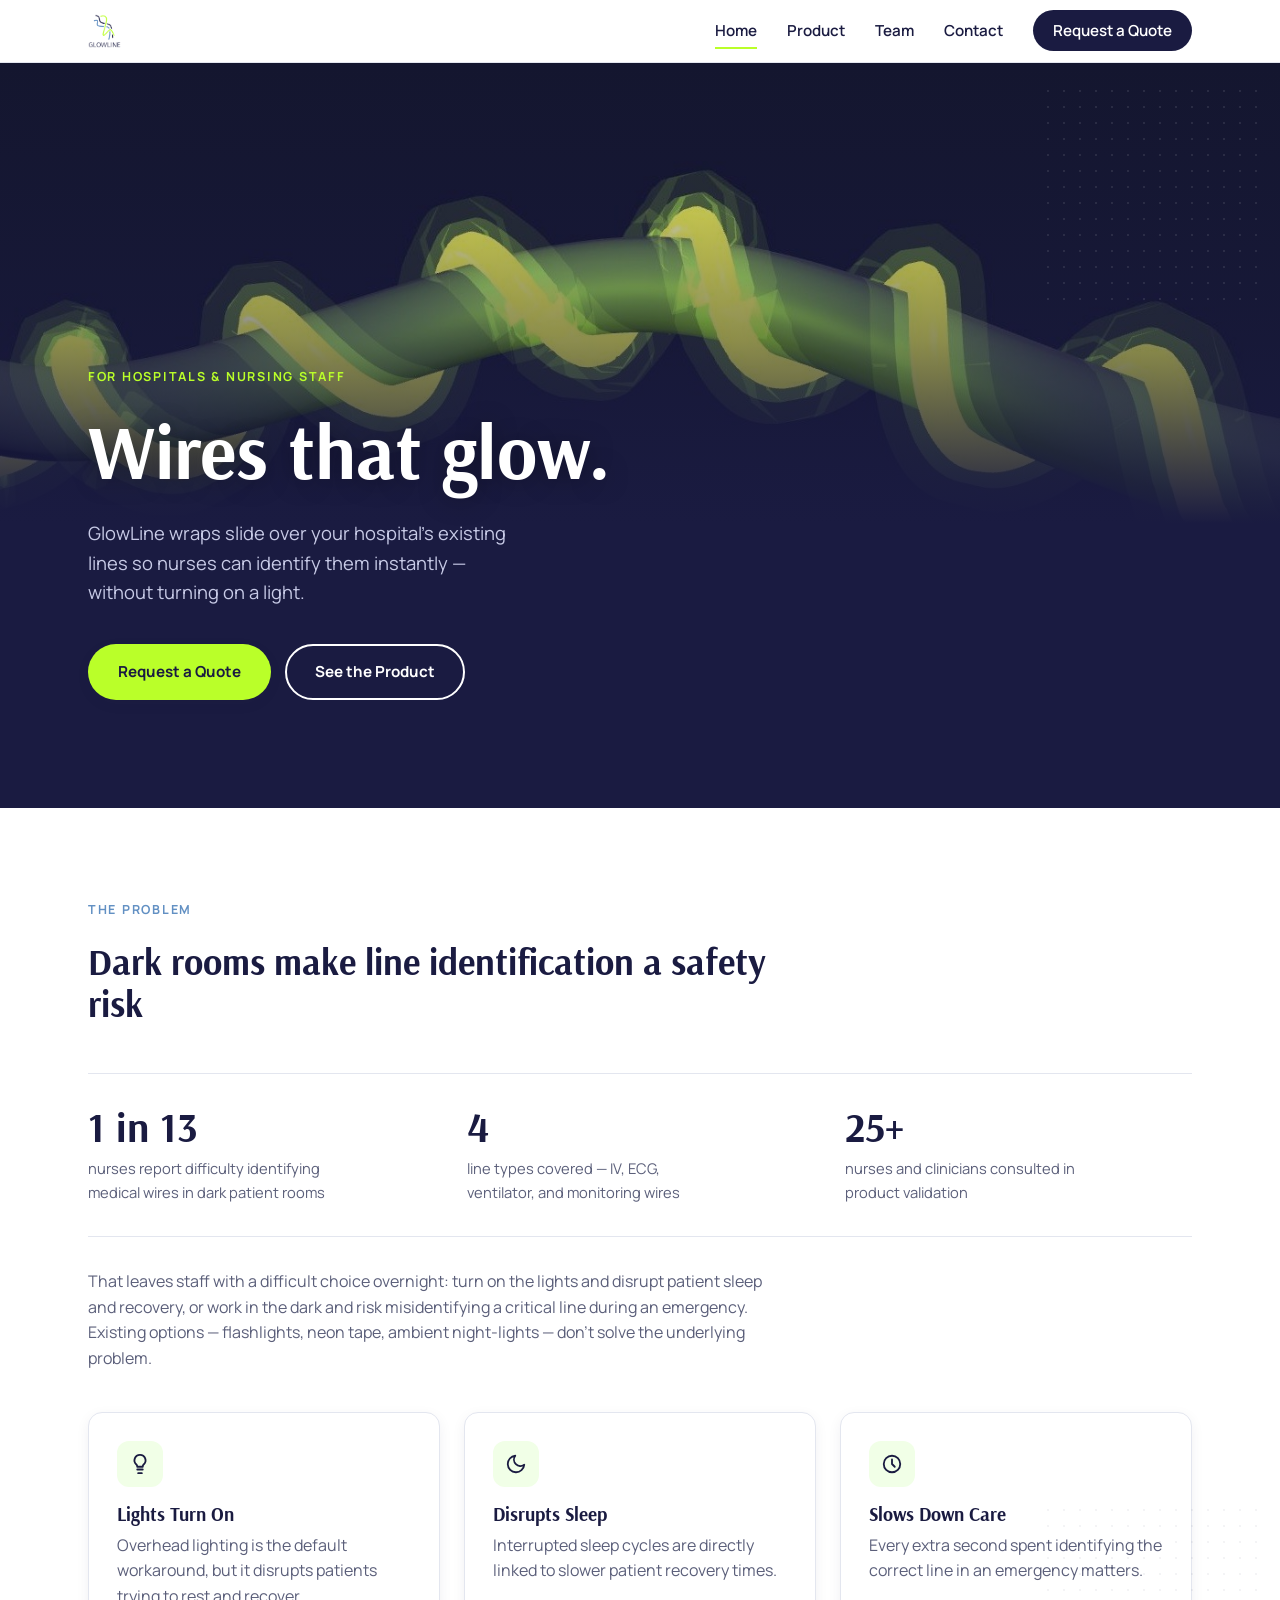
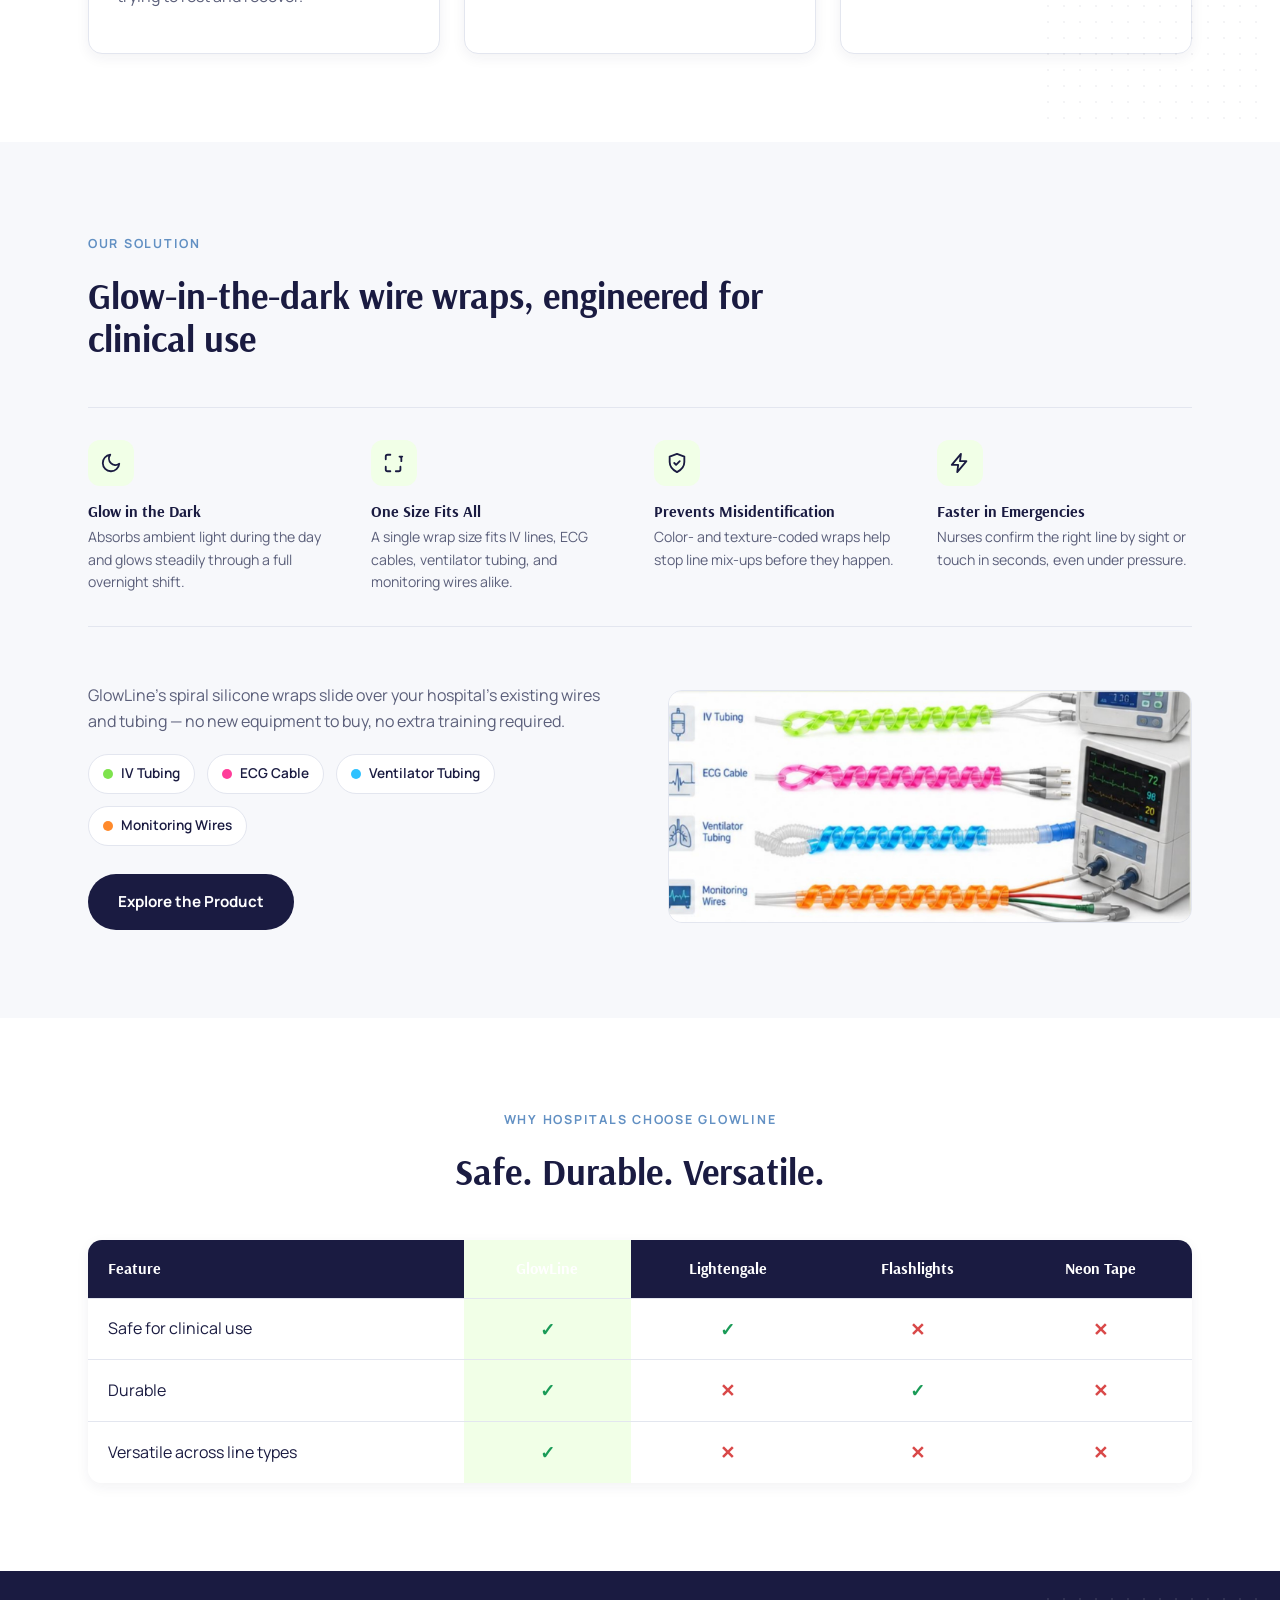
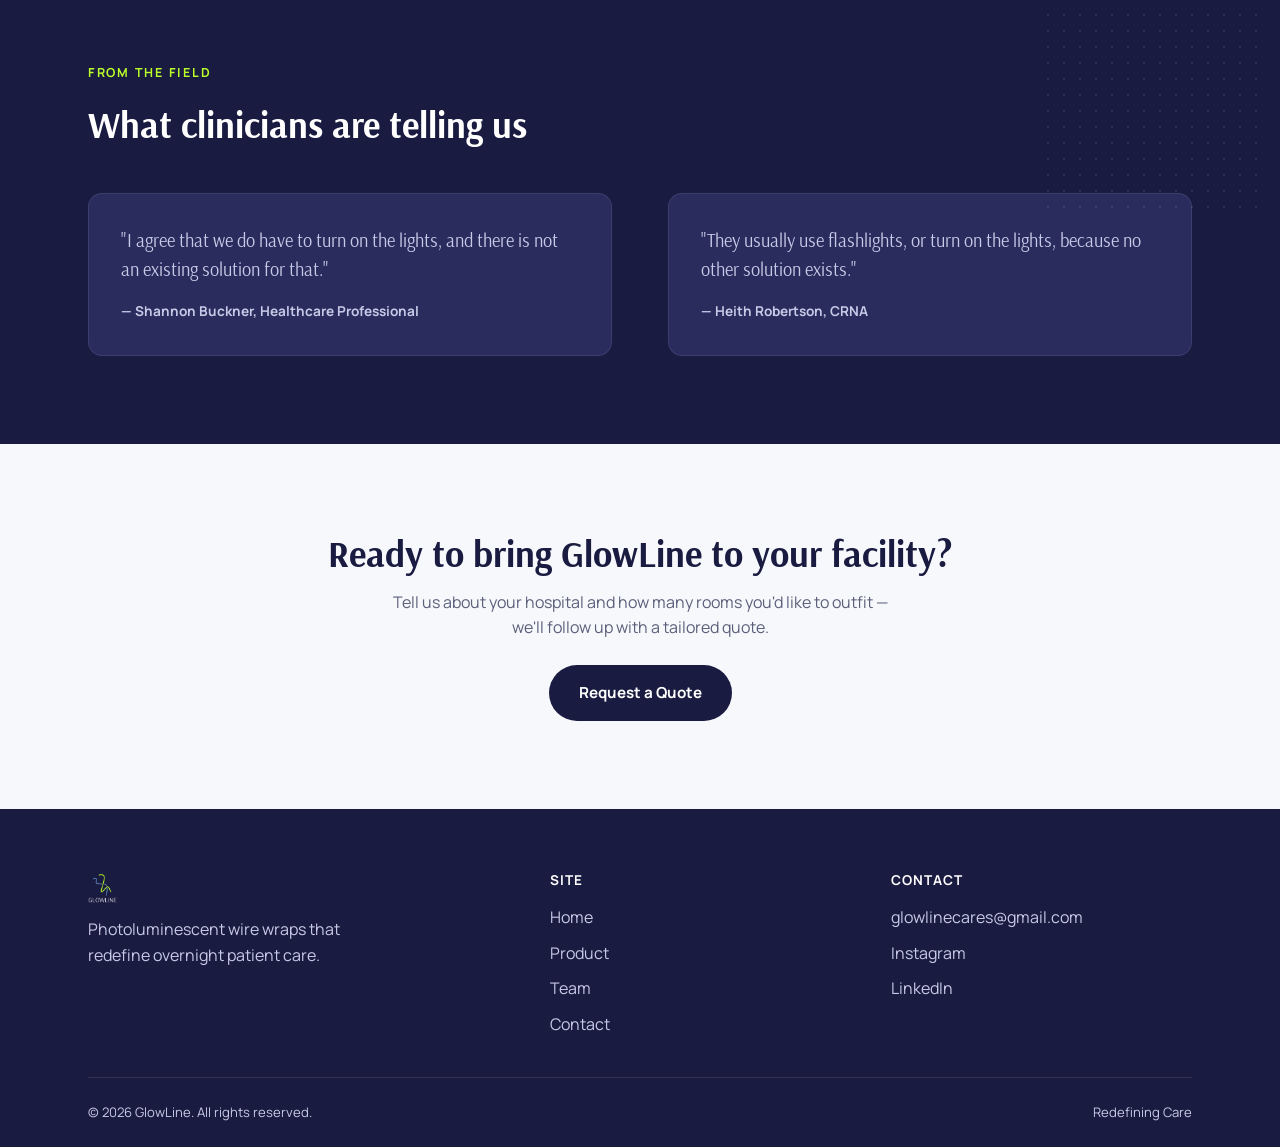
==== commit 159529c2: "Remove contact cards and line-type checkboxes, label footer Instagram link Co-Authored-By: Claude Op" ====
--- a/index.html
+++ b/index.html
@@ -225,7 +225,7 @@
         <h4>Contact</h4>
         <ul>
           <li><a href="mailto:glowlinecares@gmail.com">glowlinecares@gmail.com</a></li>
-          <li><a href="https://instagram.com/GLOWLINEcares" target="_blank" rel="noopener">@GLOWLINEcares</a></li>
+          <li><a href="https://instagram.com/GLOWLINEcares" target="_blank" rel="noopener">Instagram</a></li>
           <li><a href="https://www.linkedin.com/company/glowlinecares" target="_blank" rel="noopener">LinkedIn</a></li>
         </ul>
       </div>
--- a/css/style.css
+++ b/css/style.css
@@ -536,17 +536,6 @@
 /* ============================================
    Contact page
    ============================================ */
-.contact-info-grid { display: grid; grid-template-columns: repeat(3, 1fr); gap: 20px; margin-bottom: 56px; }
-.contact-info-card { text-align: center; }
-.contact-info-card .label {
-  text-transform: uppercase;
-  letter-spacing: 0.08em;
-  font-size: 0.72rem;
-  font-weight: 700;
-  color: var(--muted);
-  margin-bottom: 8px;
-}
-.contact-info-card .value { font-family: var(--font-head); font-size: 1.15rem; color: var(--navy); }
 
 .form-wrap {
   background: var(--white);
@@ -574,9 +563,6 @@
   background: var(--white);
 }
 .field textarea { min-height: 110px; resize: vertical; }
-.checkbox-group { display: flex; flex-wrap: wrap; gap: 10px 18px; }
-.checkbox-group label { display: flex; align-items: center; gap: 8px; font-weight: 500; font-size: 0.9rem; color: var(--ink); }
-.checkbox-group input { width: auto; }
 .form-submit { width: 100%; justify-content: center; margin-top: 6px; }
 .form-note { font-size: 0.8rem; color: var(--muted); margin-top: 14px; text-align: center; }
 
@@ -609,7 +595,6 @@
   .stat-strip { grid-template-columns: 1fr; gap: 28px; }
   .grid-3, .grid-4, .solution-strip { grid-template-columns: 1fr 1fr; }
   .team-grid { grid-template-columns: repeat(2, 1fr); }
-  .contact-info-grid { grid-template-columns: 1fr; }
   .form-row { grid-template-columns: 1fr; }
   .footer-grid { grid-template-columns: 1fr; gap: 28px; }
   .footer-bottom { flex-direction: column; gap: 8px; }
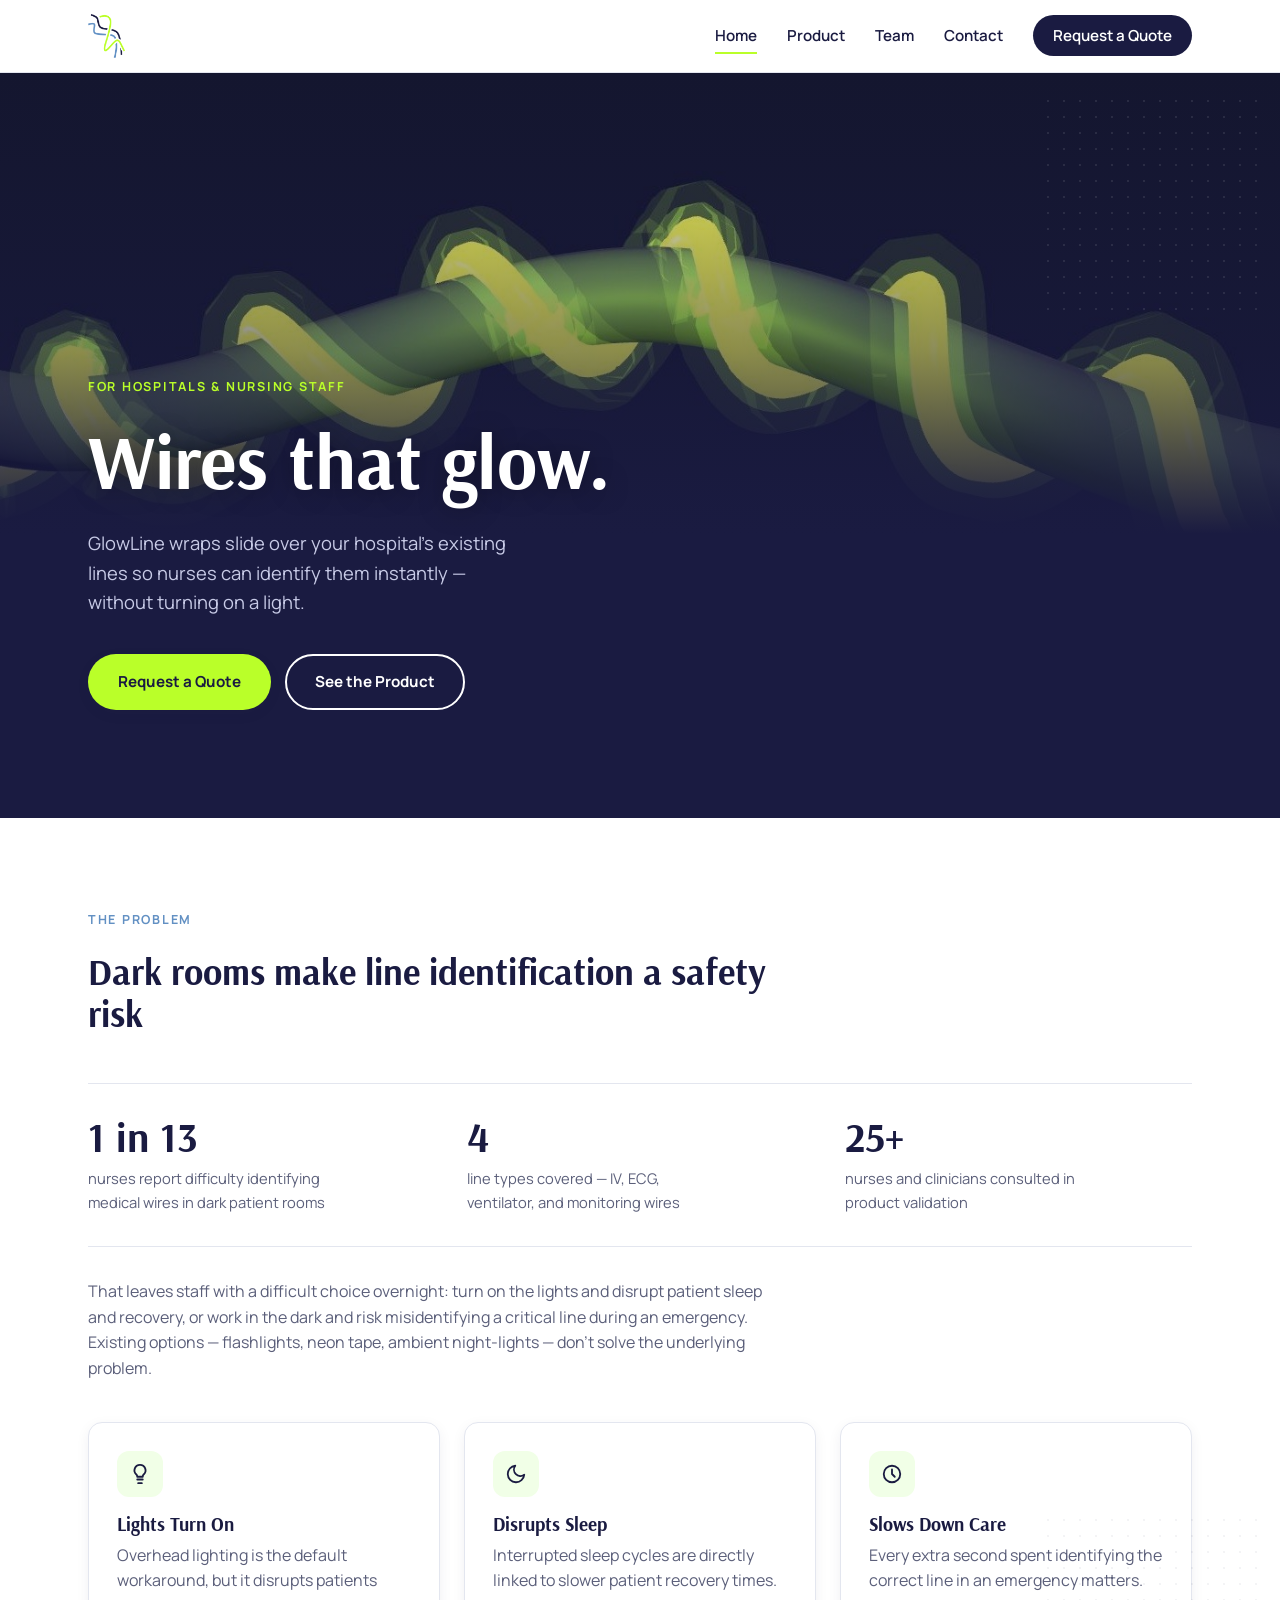
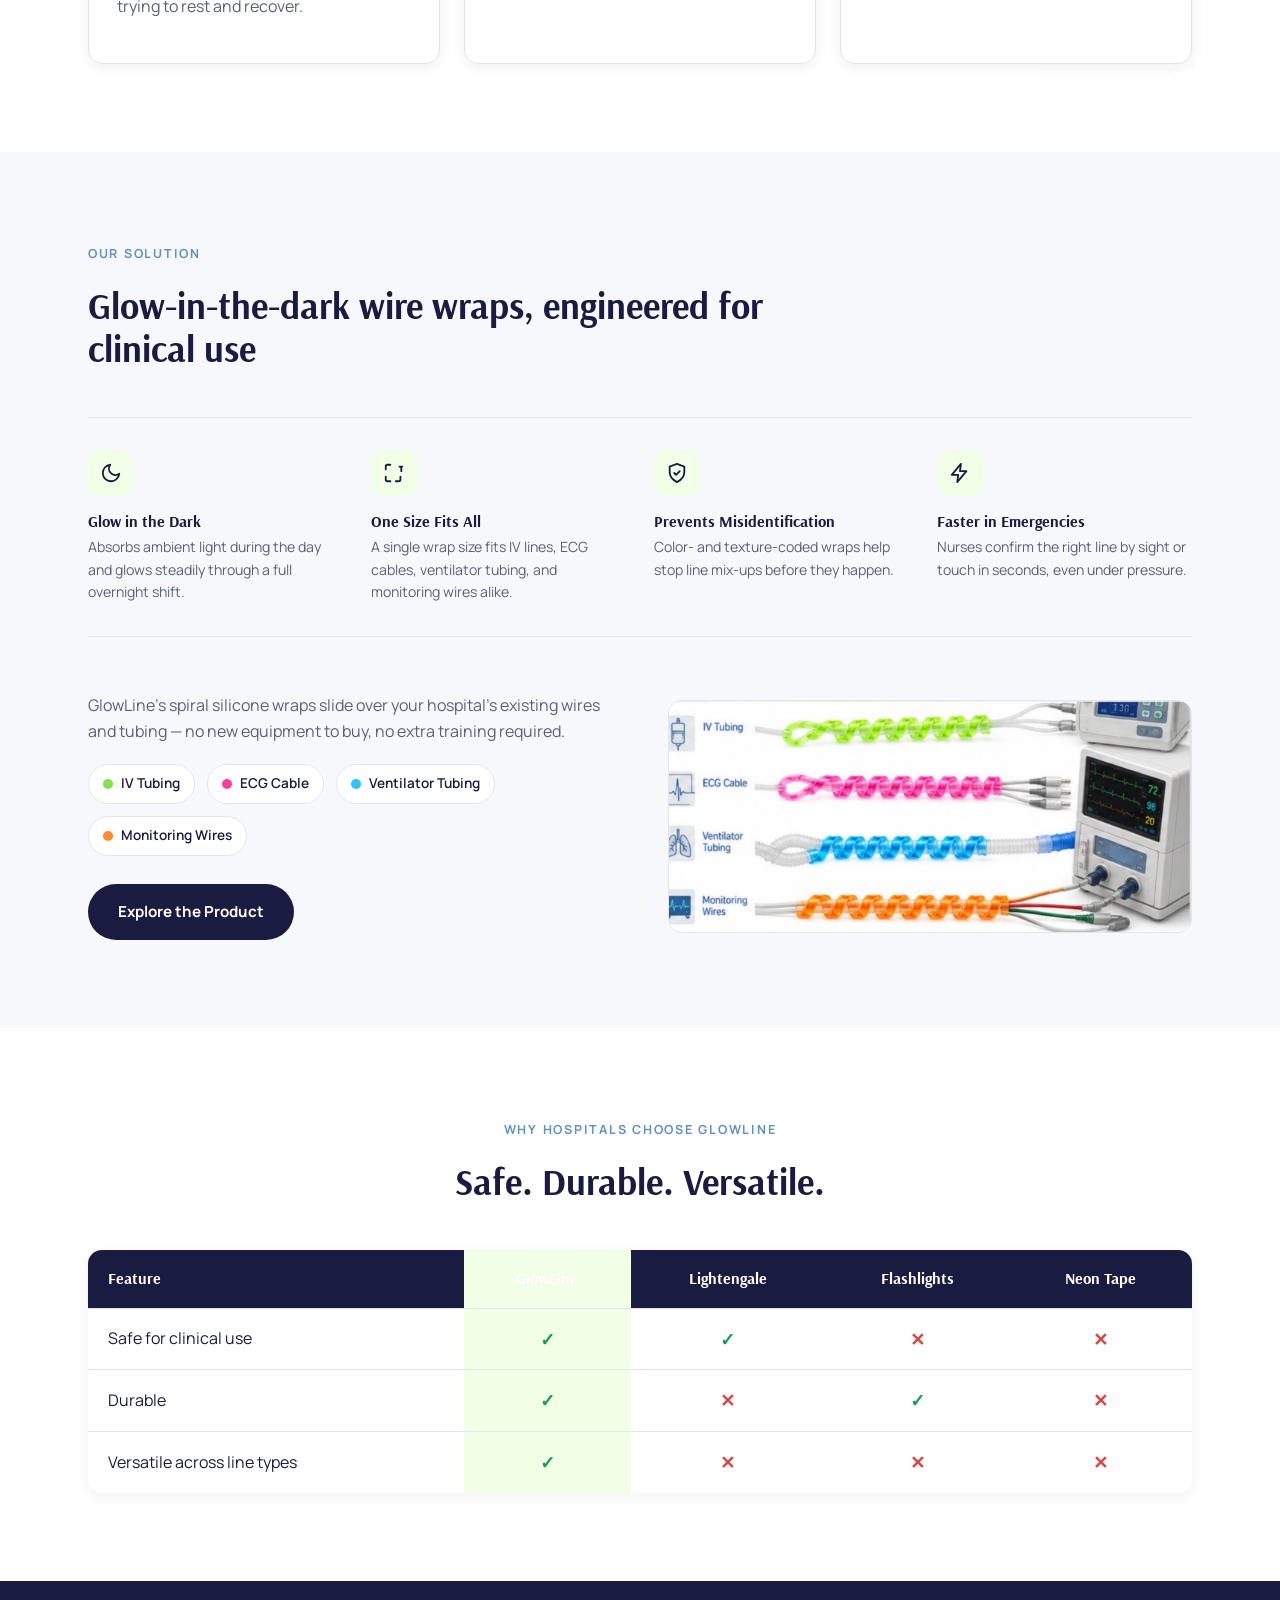
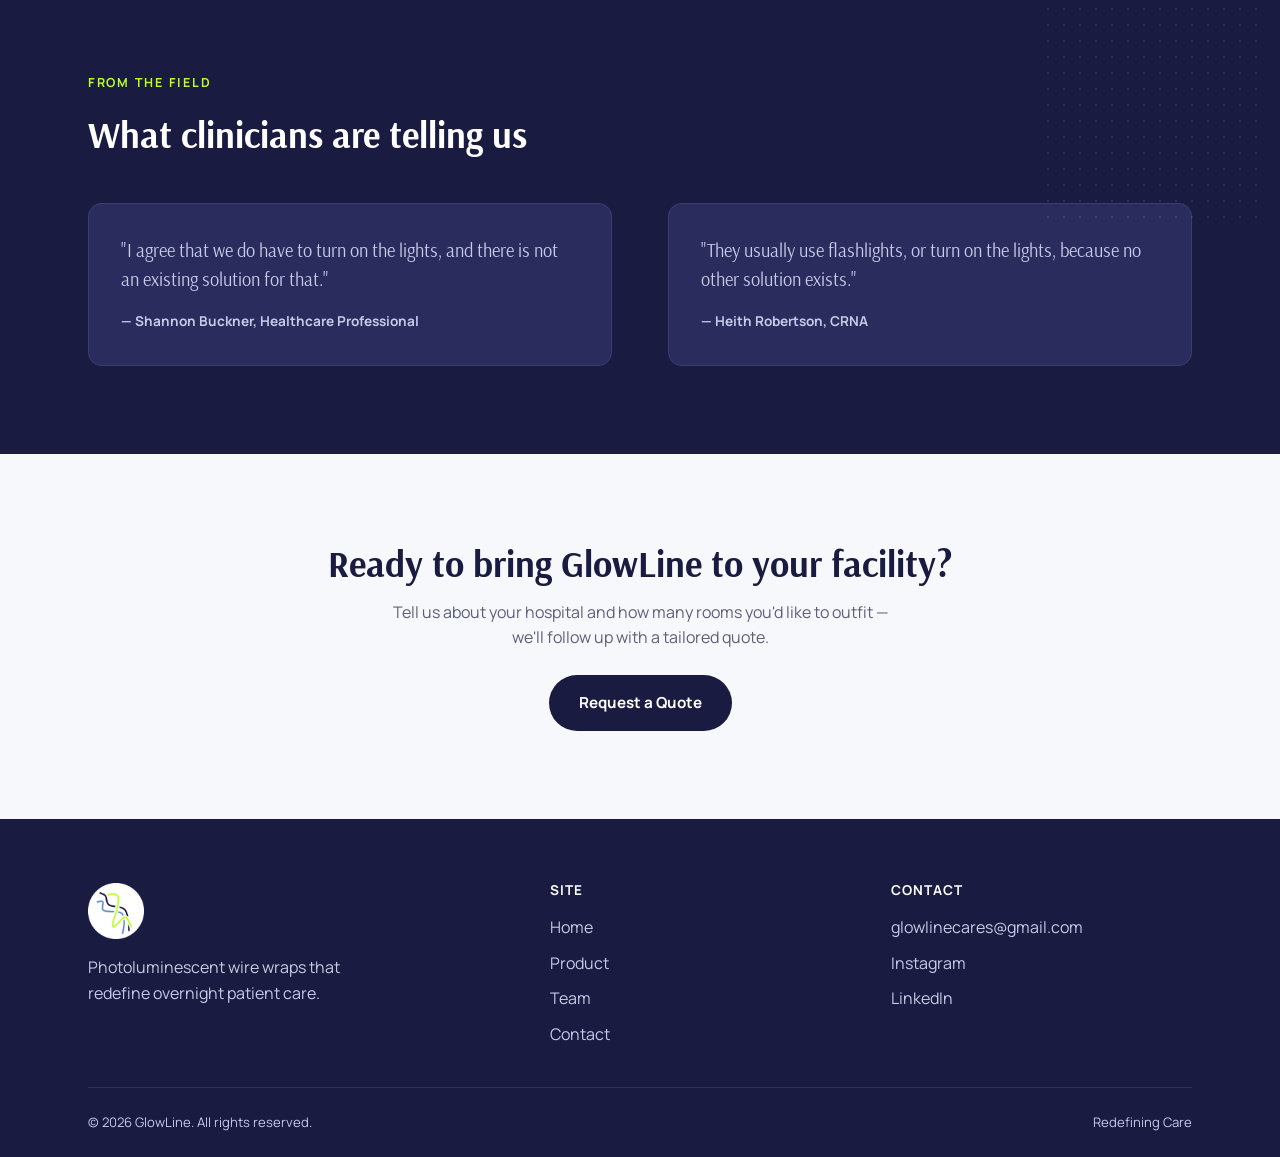
==== commit 5d8aa69f: "Use the GlowLine mark as the header and footer logo Co-Authored-By: Claude Opus 5.5 <noreply@anthrop" ====
--- a/index.html
+++ b/index.html
@@ -12,7 +12,7 @@
 
 <header class="site-header">
   <div class="nav-wrap">
-    <a href="index.html" class="logo-link"><img src="images/logo-header.png" alt="GlowLine"></a>
+    <a href="index.html" class="logo-link"><img src="images/mark-header.png" alt="GlowLine"></a>
     <nav class="main-nav">
       <ul>
         <li><a href="index.html" class="active">Home</a></li>
@@ -209,7 +209,7 @@
   <div class="container">
     <div class="footer-grid">
       <div>
-        <img src="images/logo-footer.png" alt="GlowLine">
+        <img src="images/mark-footer.png" alt="GlowLine">
         <p style="max-width:280px; color:#c7cae6;">Photoluminescent wire wraps that redefine overnight patient care.</p>
       </div>
       <div>
--- a/css/style.css
+++ b/css/style.css
@@ -117,7 +117,8 @@
   justify-content: space-between;
   gap: 24px;
 }
-.logo-link img { height: 34px; width: auto; }
+.logo-link { display: flex; }
+.logo-link img { height: 44px; width: auto; }
 .main-nav ul {
   list-style: none;
   display: flex;
@@ -571,7 +572,7 @@
    ============================================ */
 .site-footer { background: var(--navy); color: #c7cae6; padding: 64px 0 24px; }
 .footer-grid { display: grid; grid-template-columns: 1.4fr 1fr 1fr; gap: 40px; padding-bottom: 40px; border-bottom: 1px solid rgba(255,255,255,0.1); }
-.footer-grid img { height: 30px; margin-bottom: 14px; }
+.footer-grid img { height: 56px; width: auto; margin-bottom: 16px; }
 .footer-grid h4 { color: var(--white); font-size: 0.85rem; text-transform: uppercase; letter-spacing: 0.08em; margin-bottom: 16px; font-family: var(--font-body); }
 .footer-grid ul { list-style: none; padding: 0; margin: 0; display: flex; flex-direction: column; gap: 10px; }
 .footer-grid a:hover { color: var(--lime); }
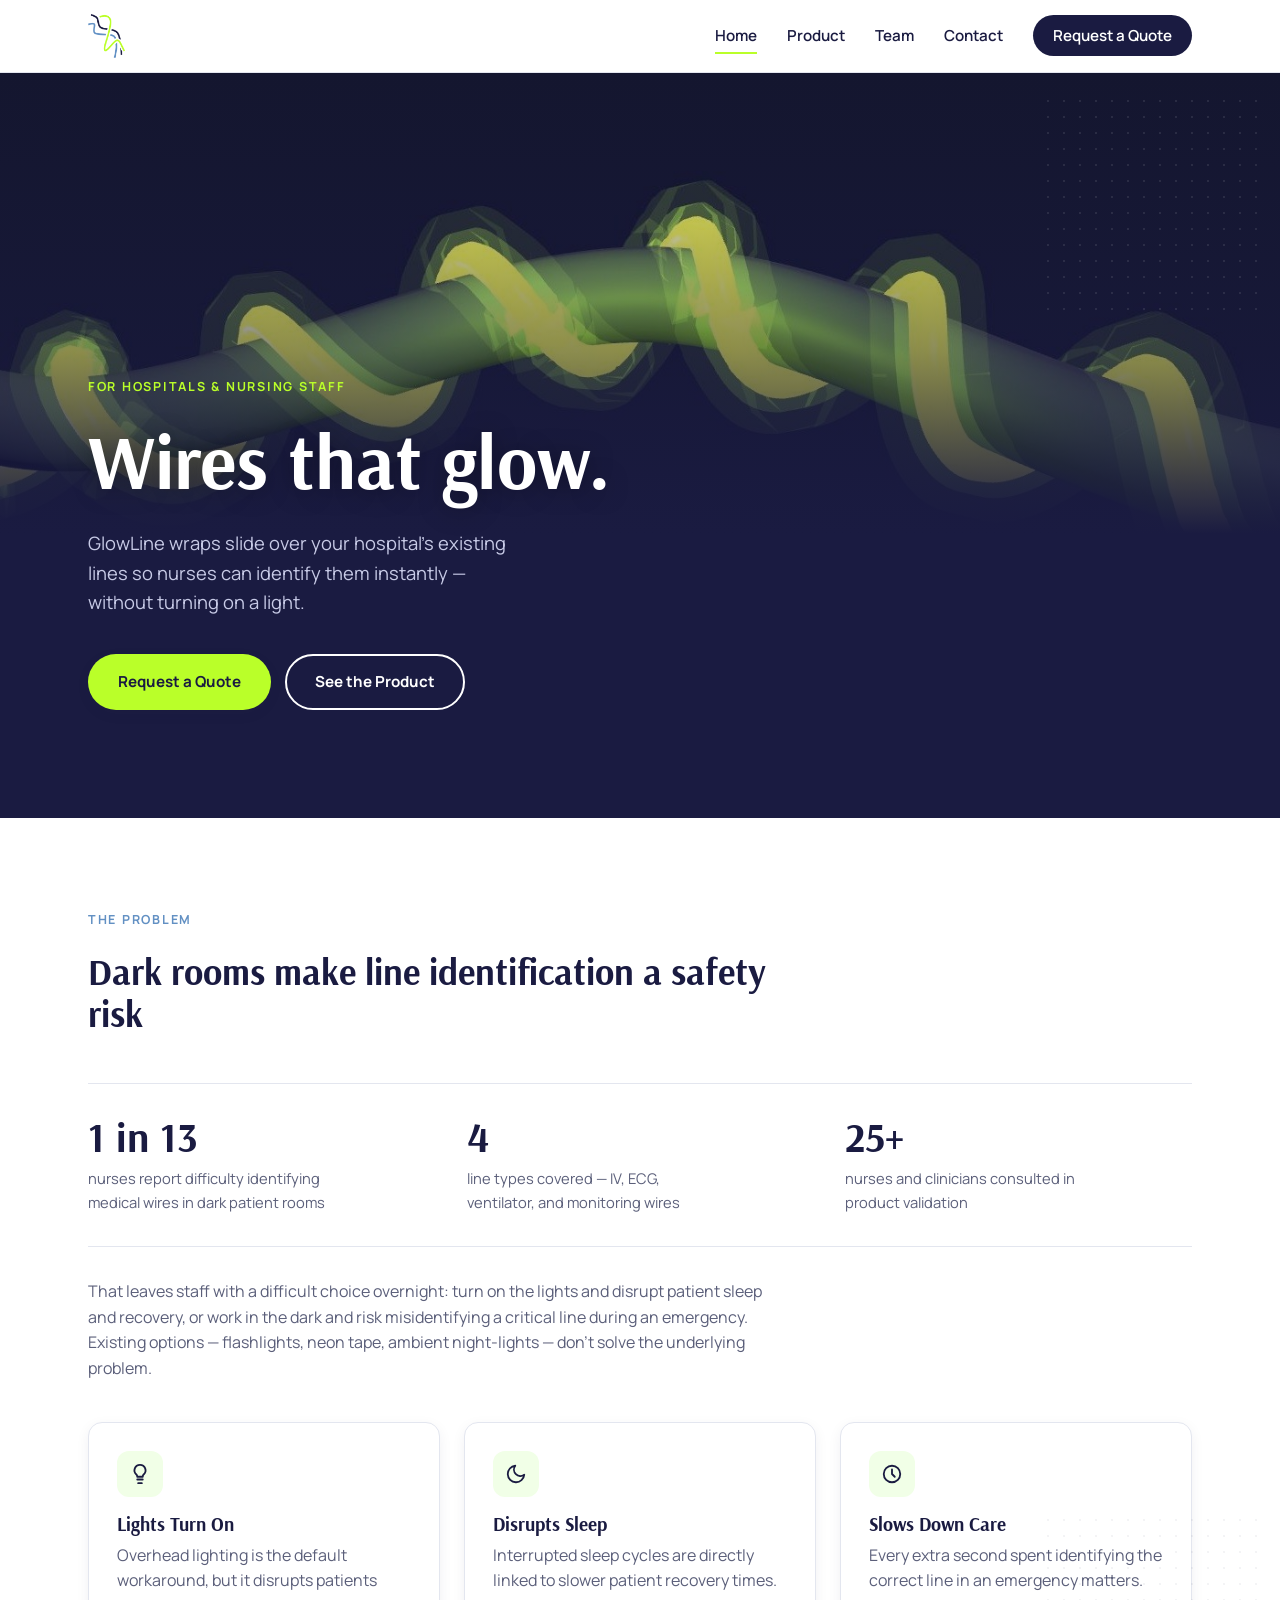
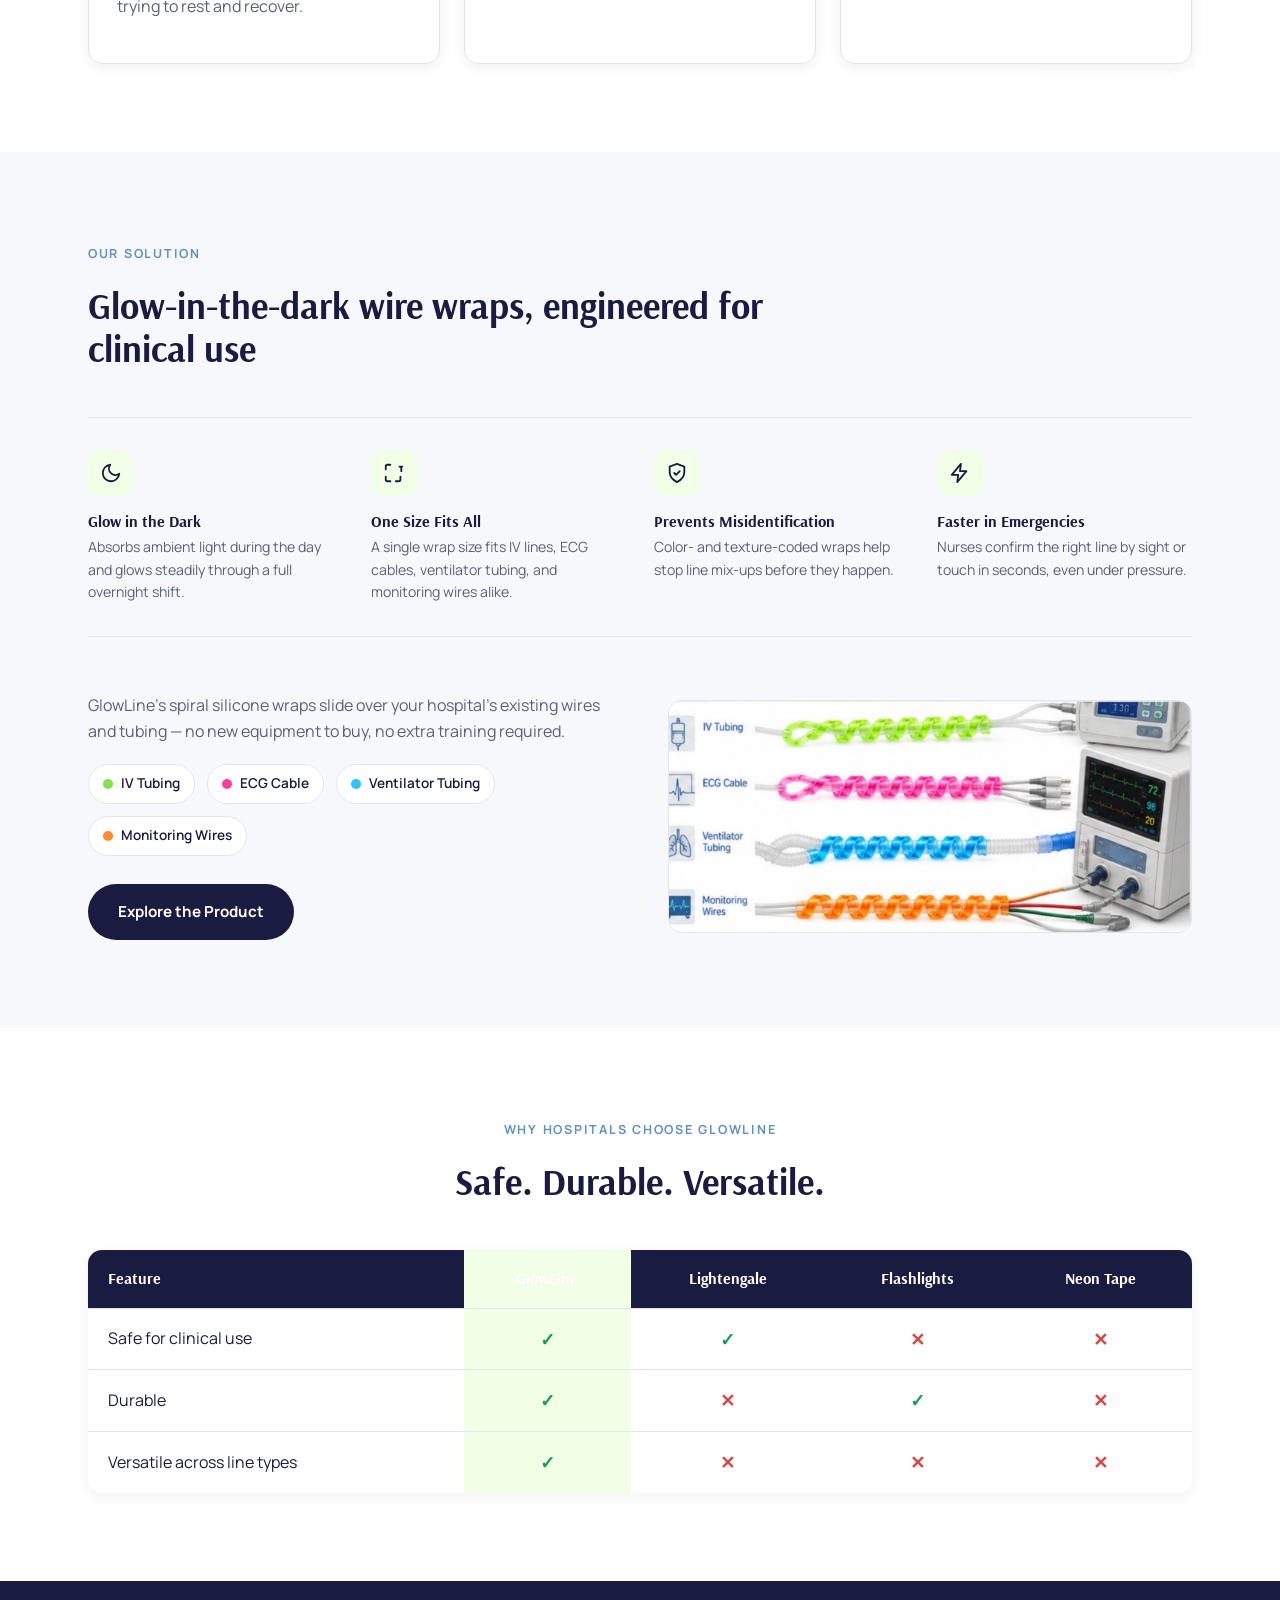
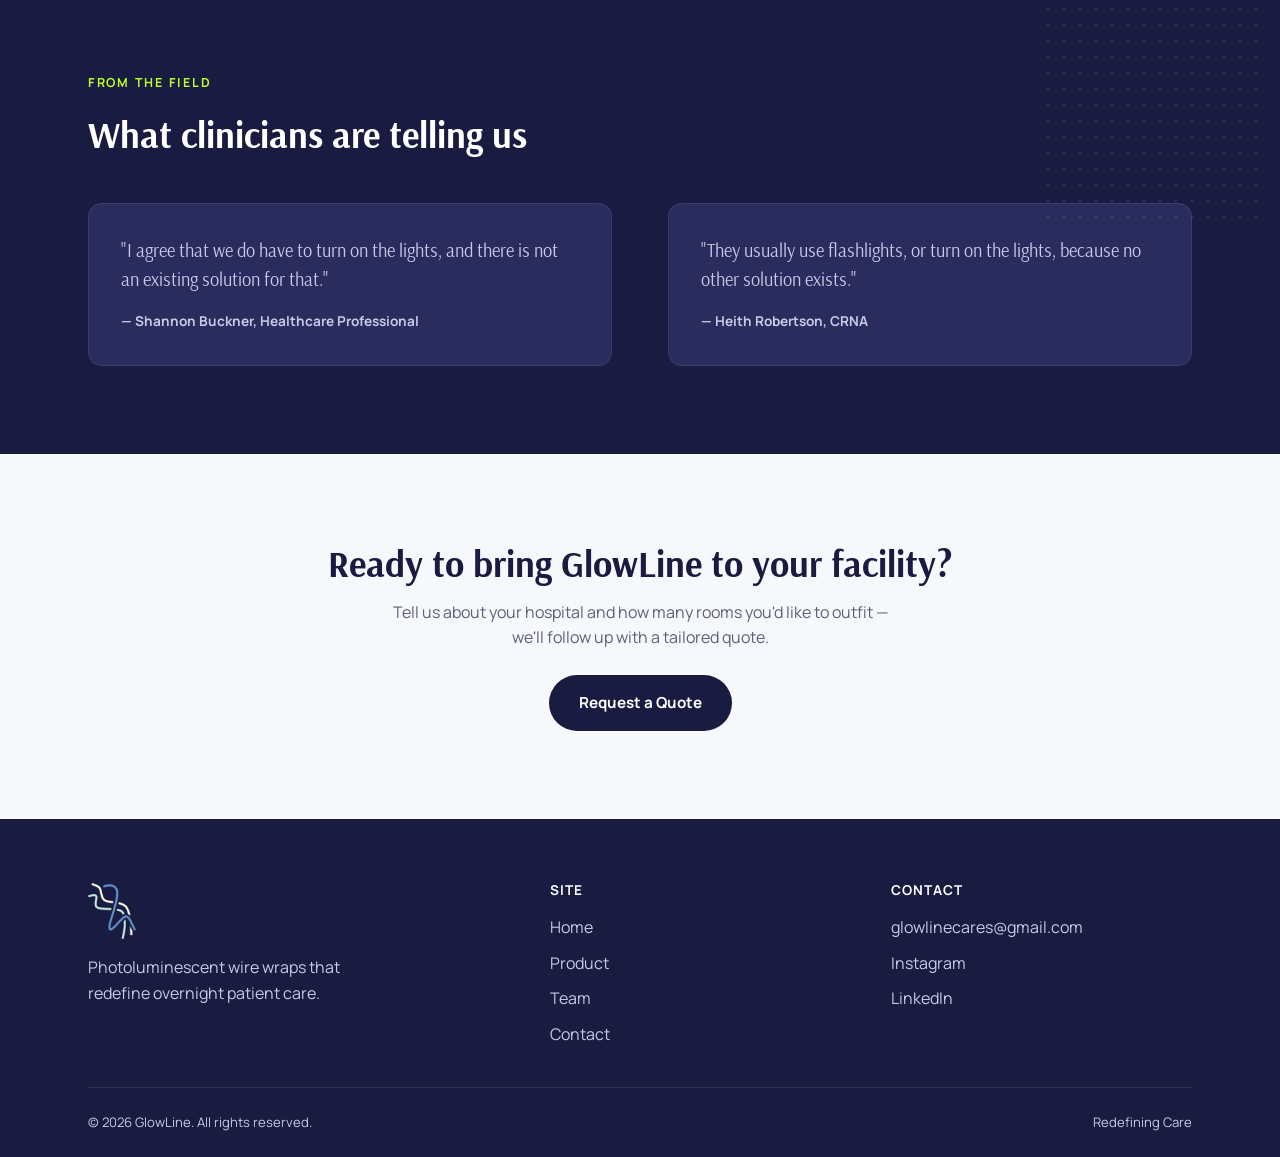
==== commit 60824f55: "Rename footer mark so browsers load the new light version Co-Authored-By: Claude Opus 5.5 <noreply@a" ====
--- a/index.html
+++ b/index.html
@@ -209,7 +209,7 @@
   <div class="container">
     <div class="footer-grid">
       <div>
-        <img src="images/mark-footer.png" alt="GlowLine">
+        <img src="images/mark-footer-light.png" alt="GlowLine">
         <p style="max-width:280px; color:#c7cae6;">Photoluminescent wire wraps that redefine overnight patient care.</p>
       </div>
       <div>
